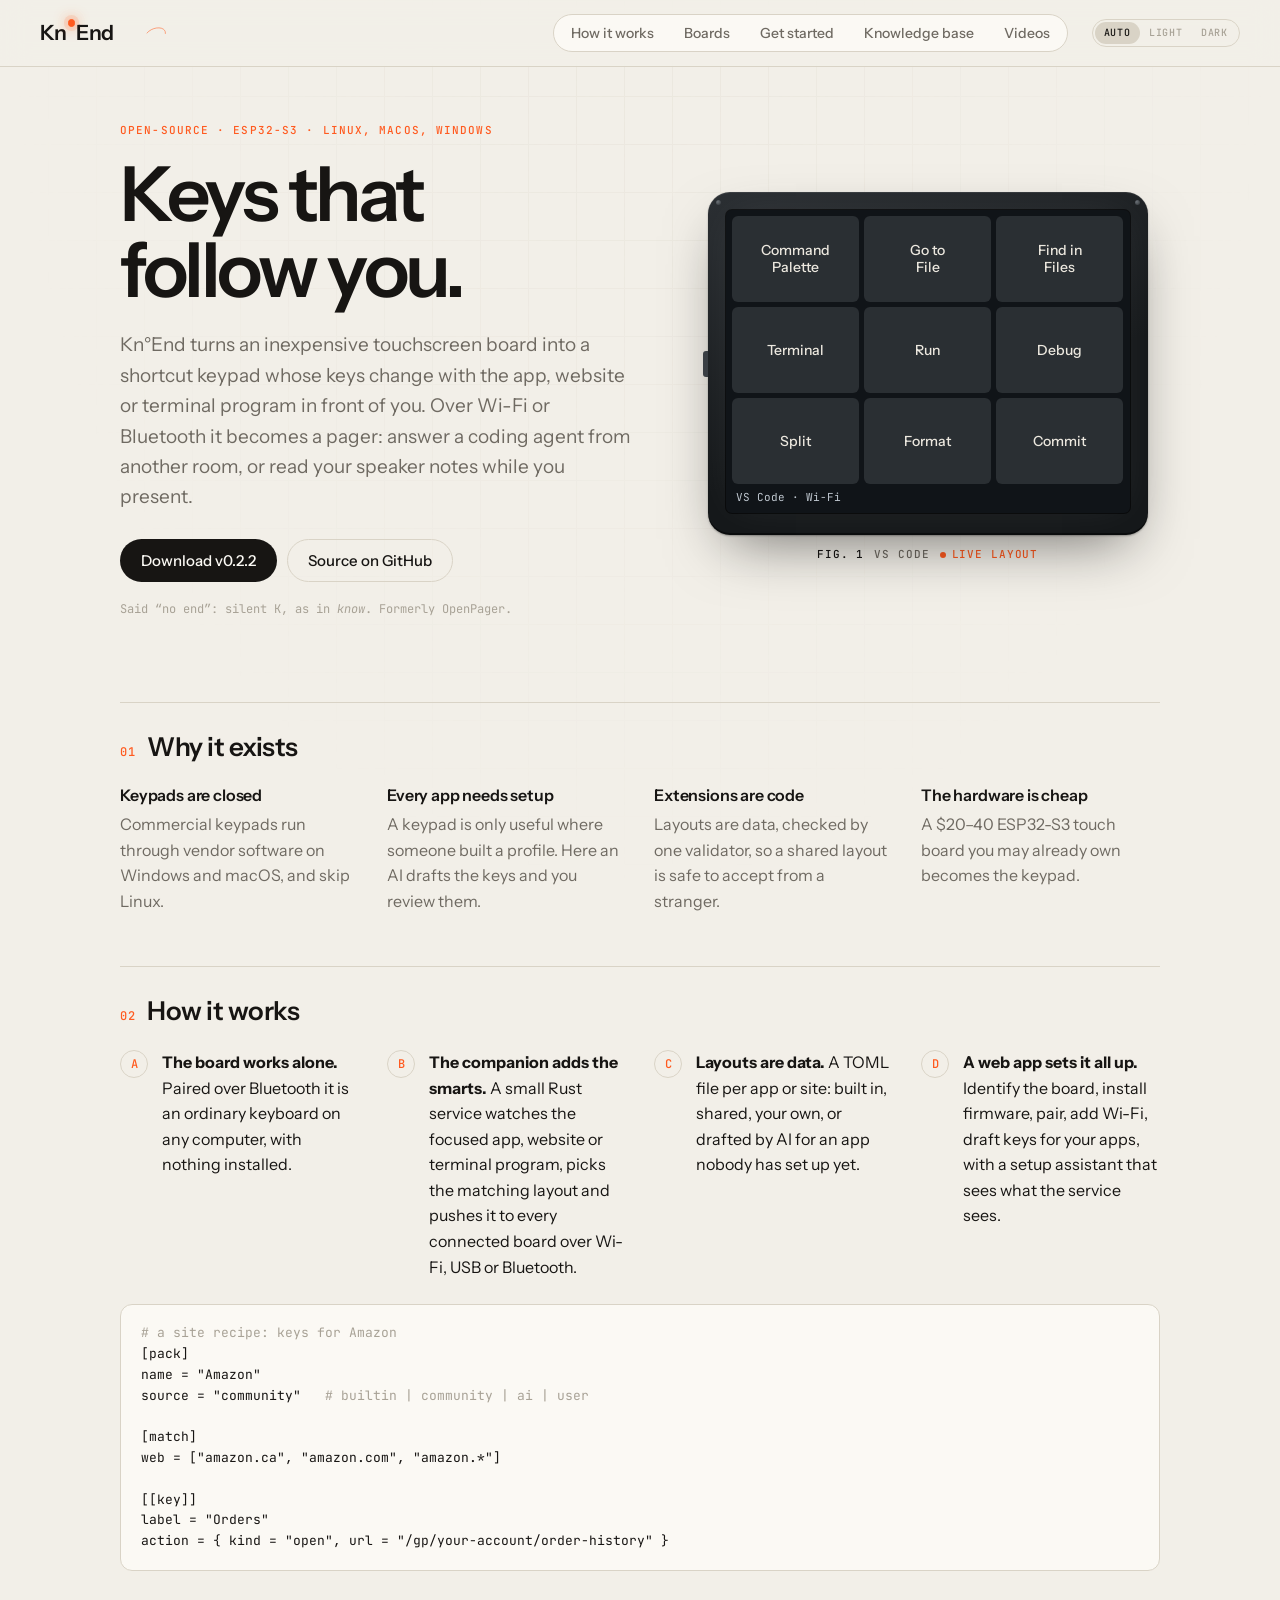
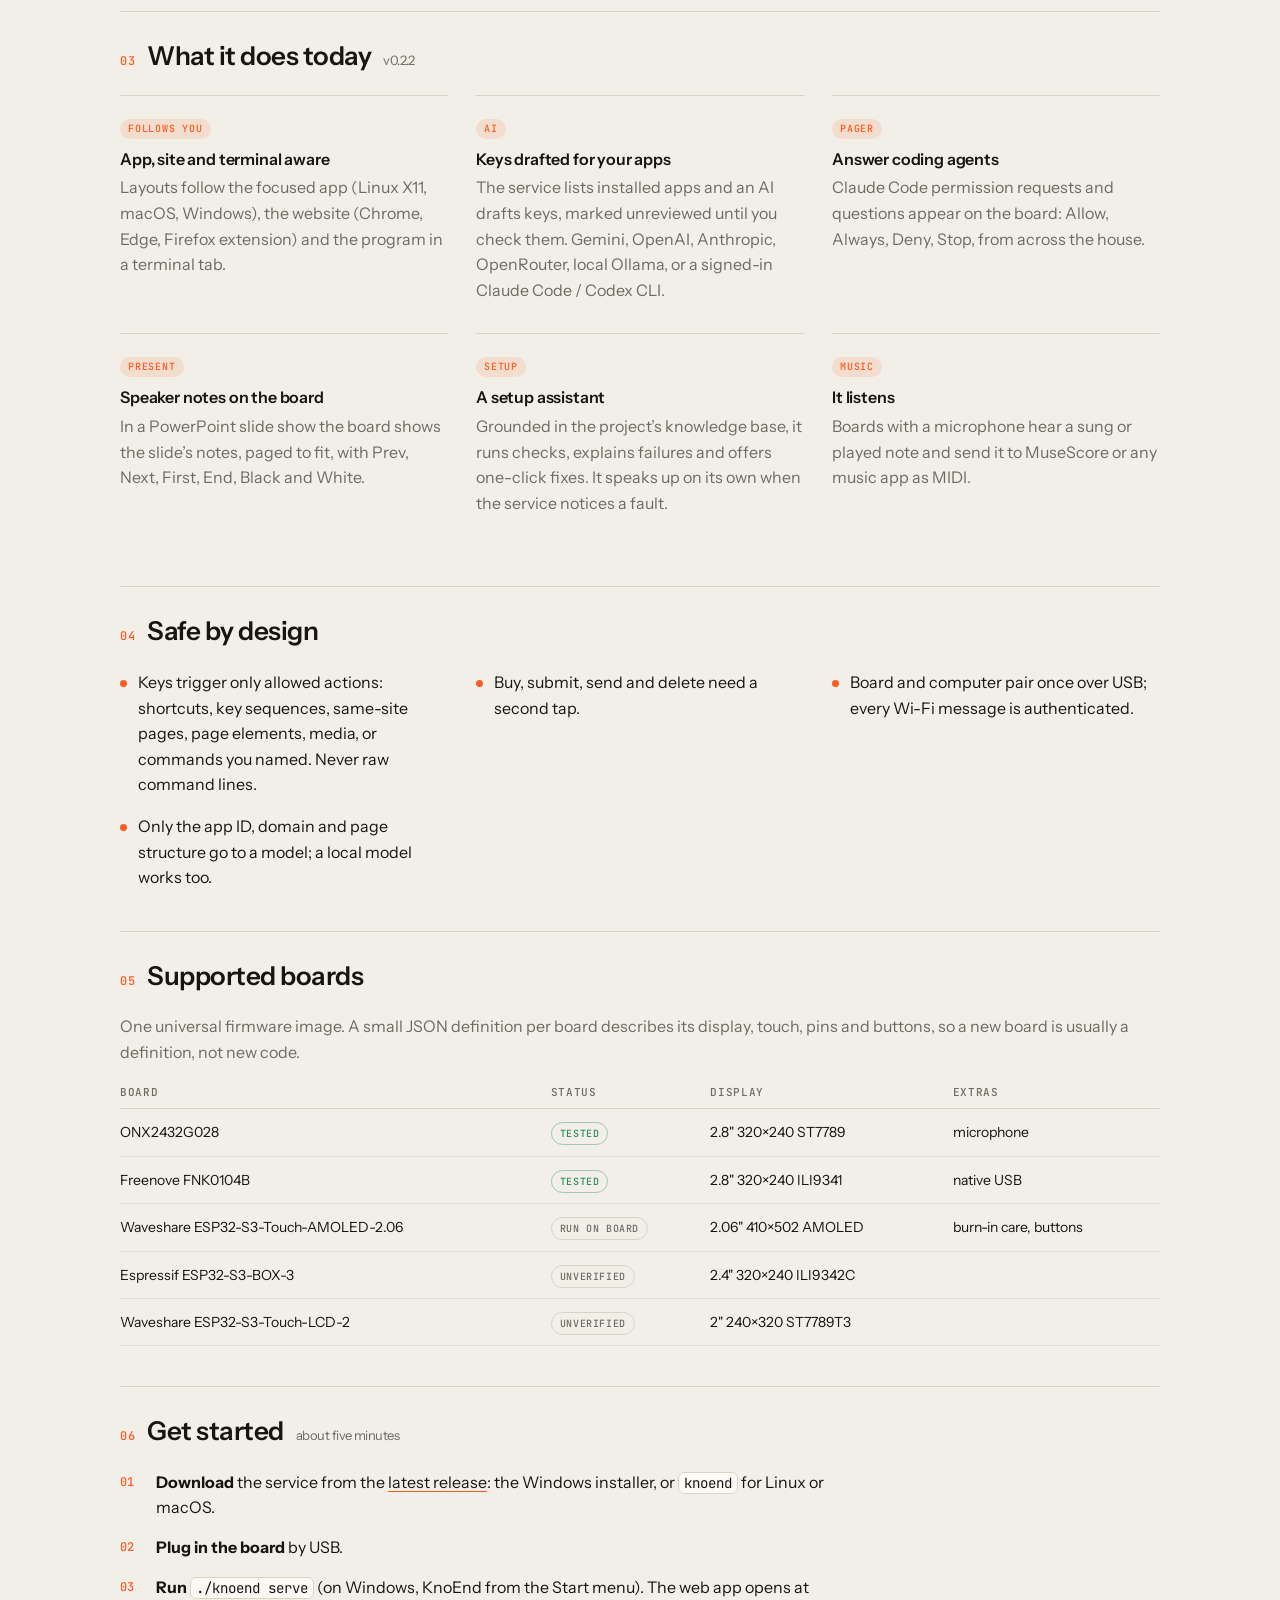
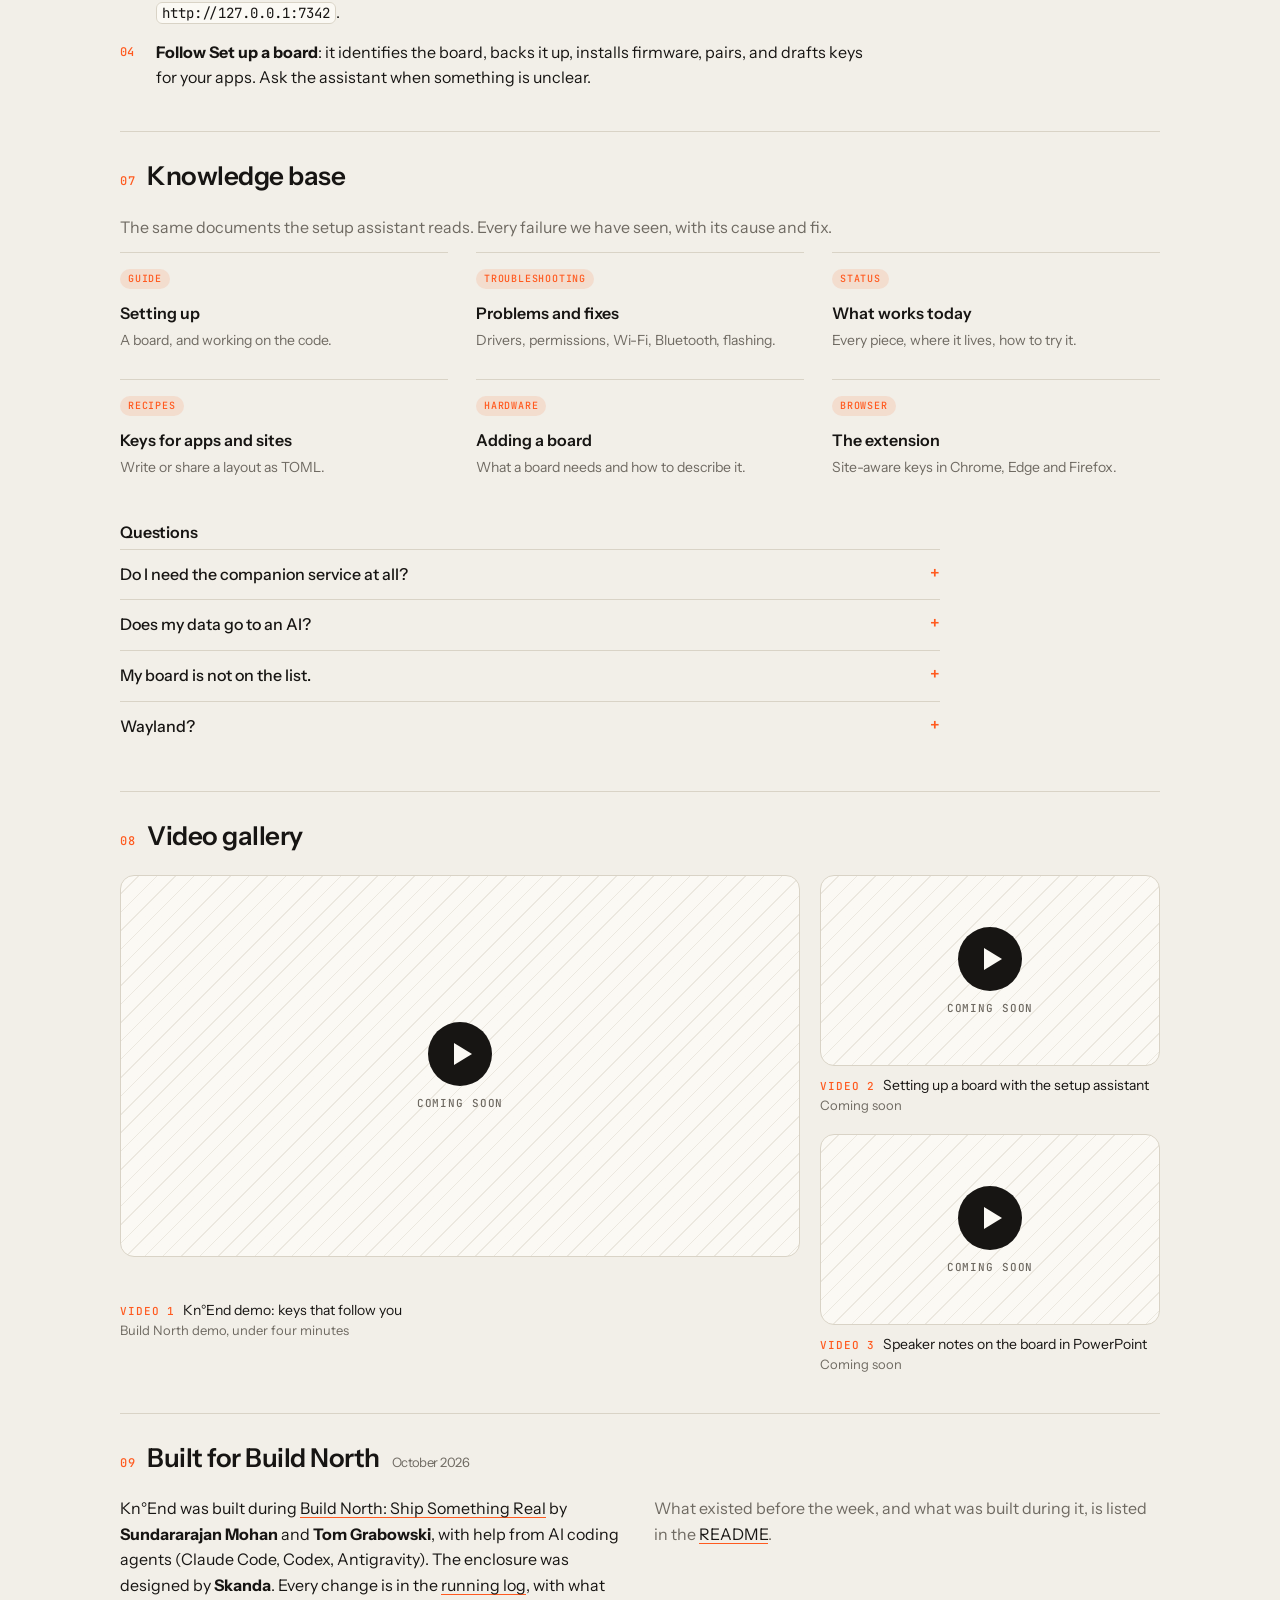
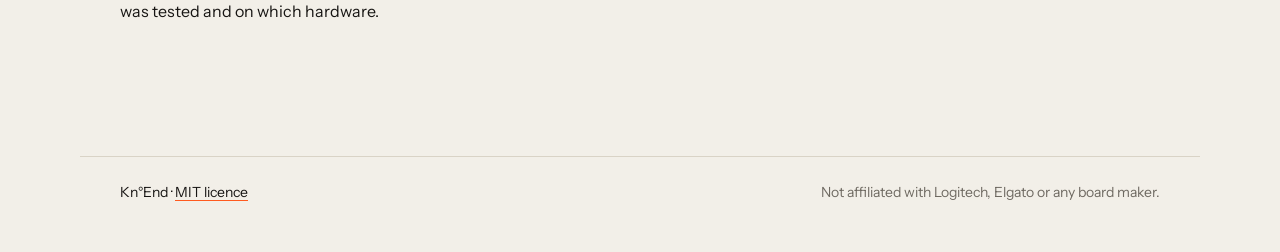
==== site/index.html @ 4565ee5d "PowerPoint notes test runs in CI on a made-up deck; project page; Build North README - tests/fixture" ====
<!doctype html>
<html lang="en">
<head>
  <meta charset="utf-8">
  <meta name="viewport" content="width=device-width, initial-scale=1">
  <title>Kn°End — keys that follow you</title>
  <meta name="description" content="An open-source shortcut keypad and pager on inexpensive ESP32-S3 touch boards. The keys change with the app, website or terminal program you are using, on Linux, macOS and Windows.">
  <meta property="og:title" content="Kn°End — keys that follow you">
  <meta property="og:description" content="An open-source shortcut keypad and pager on inexpensive ESP32-S3 touch boards.">
  <meta property="og:type" content="website">
  <link rel="preconnect" href="https://fonts.googleapis.com">
  <link rel="stylesheet" href="https://fonts.googleapis.com/css2?family=Instrument+Sans:wght@400;500;600&family=JetBrains+Mono:wght@400;500&display=swap">
  <link rel="stylesheet" href="style.css">
  <link rel="icon" href="data:image/svg+xml,%3Csvg xmlns='http://www.w3.org/2000/svg' viewBox='0 0 32 32'%3E%3Crect width='32' height='32' rx='7' fill='%23171513'/%3E%3Ccircle cx='16' cy='16' r='6' fill='%23ff5a1f'/%3E%3C/svg%3E">
  <script>
    try { const t = localStorage.getItem("knoend-scheme"); if (t === "light" || t === "dark") document.documentElement.dataset.theme = t; } catch {}
  </script>
</head>
<body>
  <header class="top">
    <a class="brand" href="#" aria-label="Kn°End, top of the page">
      <span class="word">Kn<span class="degree" aria-hidden="true"></span>End</span>
      <svg class="loop" viewBox="0 0 120 40" aria-hidden="true"><path d="M60 20 C 75 2, 108 2, 108 20 C 108 38, 75 38, 60 20 C 45 2, 12 2, 12 20 C 12 38, 45 38, 60 20 Z"/></svg>
    </a>
    <nav class="tabs" aria-label="Sections">
      <a href="#how">How it works</a>
      <a href="#boards">Boards</a>
      <a href="#start">Get started</a>
      <a href="#kb">Knowledge base</a>
      <a href="#videos">Videos</a>
    </nav>
    <div class="scheme" role="group" aria-label="Colours">
      <button type="button" data-scheme="auto" title="Follow this browser's setting">Auto</button>
      <button type="button" data-scheme="light">Light</button>
      <button type="button" data-scheme="dark">Dark</button>
    </div>
  </header>

  <main>
    <!-- Hero: the board, drawn, cycling through the apps it follows. -->
    <section class="hero">
      <div class="hero-text">
        <p class="kicker">Open-source · ESP32-S3 · Linux, macOS, Windows</p>
        <h1>Keys that follow&nbsp;you.</h1>
        <p class="lede">Kn°End turns an inexpensive touchscreen board into a shortcut keypad whose keys
          change with the app, website or terminal program in front of you. Over Wi-Fi or Bluetooth it
          becomes a pager: answer a coding agent from another room, or read your speaker notes while
          you present.</p>
        <div class="actions">
          <a class="button primary" href="https://github.com/jalabulajunx/knoend/releases/latest">Download v0.2.2</a>
          <a class="button secondary" href="https://github.com/jalabulajunx/knoend">Source on GitHub</a>
        </div>
        <p class="said">Said “no end”: silent K, as in <em>know</em>. Formerly OpenPager.</p>
      </div>
      <figure class="device-figure">
        <div class="device">
          <span class="port" aria-hidden="true"></span>
          <div class="screen" id="screen" aria-live="polite">
            <div class="keys" id="keys"></div>
            <div class="bar" id="bar"></div>
          </div>
        </div>
        <figcaption><span class="fig">Fig. 1</span> <span id="fig-app">VS Code</span> <span class="live">live layout</span></figcaption>
      </figure>
    </section>

    <!-- Why -->
    <section class="card" id="why">
      <h2>Why it exists</h2>
      <div class="cols4">
        <div><h3>Keypads are closed</h3><p class="muted">Commercial keypads run through vendor software on Windows and macOS, and skip Linux.</p></div>
        <div><h3>Every app needs setup</h3><p class="muted">A keypad is only useful where someone built a profile. Here an AI drafts the keys and you review them.</p></div>
        <div><h3>Extensions are code</h3><p class="muted">Layouts are data, checked by one validator, so a shared layout is safe to accept from a stranger.</p></div>
        <div><h3>The hardware is cheap</h3><p class="muted">A $20–40 ESP32-S3 touch board you may already own becomes the keypad.</p></div>
      </div>
    </section>

    <!-- How it works -->
    <section class="card" id="how">
      <h2>How it works</h2>
      <ol class="flow">
        <li><span class="step-n">A</span><div><strong>The board works alone.</strong> Paired over Bluetooth it is an ordinary keyboard on any computer, with nothing installed.</div></li>
        <li><span class="step-n">B</span><div><strong>The companion adds the smarts.</strong> A small Rust service watches the focused app, website or terminal program, picks the matching layout and pushes it to every connected board over Wi-Fi, USB or Bluetooth.</div></li>
        <li><span class="step-n">C</span><div><strong>Layouts are data.</strong> A TOML file per app or site: built in, shared, your own, or drafted by AI for an app nobody has set up yet.</div></li>
        <li><span class="step-n">D</span><div><strong>A web app sets it all up.</strong> Identify the board, install firmware, pair, add Wi-Fi, draft keys for your apps, with a setup assistant that sees what the service sees.</div></li>
      </ol>
<pre class="code"><span class="c"># a site recipe: keys for Amazon</span>
[pack]
name = "Amazon"
source = "community"   <span class="c"># builtin | community | ai | user</span>

[match]
web = ["amazon.ca", "amazon.com", "amazon.*"]

[[key]]
label = "Orders"
action = { kind = "open", url = "/gp/your-account/order-history" }</pre>
    </section>

    <!-- Features -->
    <section class="card" id="features">
      <h2>What it does today <span class="muted small">v0.2.2</span></h2>
      <div class="grid3">
        <article class="feat"><p class="tag">Follows you</p><h3>App, site and terminal aware</h3><p class="muted">Layouts follow the focused app (Linux X11, macOS, Windows), the website (Chrome, Edge, Firefox extension) and the program in a terminal tab.</p></article>
        <article class="feat"><p class="tag">AI</p><h3>Keys drafted for your apps</h3><p class="muted">The service lists installed apps and an AI drafts keys, marked unreviewed until you check them. Gemini, OpenAI, Anthropic, OpenRouter, local Ollama, or a signed-in Claude Code / Codex CLI.</p></article>
        <article class="feat"><p class="tag">Pager</p><h3>Answer coding agents</h3><p class="muted">Claude Code permission requests and questions appear on the board: Allow, Always, Deny, Stop, from across the house.</p></article>
        <article class="feat"><p class="tag">Present</p><h3>Speaker notes on the board</h3><p class="muted">In a PowerPoint slide show the board shows the slide’s notes, paged to fit, with Prev, Next, First, End, Black and White.</p></article>
        <article class="feat"><p class="tag">Setup</p><h3>A setup assistant</h3><p class="muted">Grounded in the project’s knowledge base, it runs checks, explains failures and offers one-click fixes. It speaks up on its own when the service notices a fault.</p></article>
        <article class="feat"><p class="tag">Music</p><h3>It listens</h3><p class="muted">Boards with a microphone hear a sung or played note and send it to MuseScore or any music app as MIDI.</p></article>
      </div>
    </section>

    <!-- Safety -->
    <section class="card" id="safety">
      <h2>Safe by design</h2>
      <ul class="rules">
        <li>Keys trigger only allowed actions: shortcuts, key sequences, same-site pages, page elements, media, or commands you named. Never raw command lines.</li>
        <li>Buy, submit, send and delete need a second tap.</li>
        <li>Board and computer pair once over USB; every Wi-Fi message is authenticated.</li>
        <li>Only the app ID, domain and page structure go to a model; a local model works too.</li>
      </ul>
    </section>

    <!-- Boards -->
    <section class="card" id="boards">
      <h2>Supported boards</h2>
      <p class="muted">One universal firmware image. A small JSON definition per board describes its display, touch, pins and buttons, so a new board is usually a definition, not new code.</p>
      <div class="table-wrap">
        <table>
          <thead><tr><th>Board</th><th>Status</th><th>Display</th><th>Extras</th></tr></thead>
          <tbody>
            <tr><td>ONX2432G028</td><td><span class="st ok">tested</span></td><td>2.8" 320×240 ST7789</td><td>microphone</td></tr>
            <tr><td>Freenove FNK0104B</td><td><span class="st ok">tested</span></td><td>2.8" 320×240 ILI9341</td><td>native USB</td></tr>
            <tr><td>Waveshare ESP32-S3-Touch-AMOLED-2.06</td><td><span class="st">run on board</span></td><td>2.06" 410×502 AMOLED</td><td>burn-in care, buttons</td></tr>
            <tr><td>Espressif ESP32-S3-BOX-3</td><td><span class="st">unverified</span></td><td>2.4" 320×240 ILI9342C</td><td></td></tr>
            <tr><td>Waveshare ESP32-S3-Touch-LCD-2</td><td><span class="st">unverified</span></td><td>2" 240×320 ST7789T3</td><td></td></tr>
          </tbody>
        </table>
      </div>
    </section>

    <!-- Get started -->
    <section class="card" id="start">
      <h2>Get started <span class="muted small">about five minutes</span></h2>
      <ol class="steps">
        <li><strong>Download</strong> the service from the <a href="https://github.com/jalabulajunx/knoend/releases/latest">latest release</a>: the Windows installer, or <code>knoend</code> for Linux or macOS.</li>
        <li><strong>Plug in the board</strong> by USB.</li>
        <li><strong>Run</strong> <code>./knoend serve</code> (on Windows, KnoEnd from the Start menu). The web app opens at <code>http://127.0.0.1:7342</code>.</li>
        <li><strong>Follow Set up a board</strong>: it identifies the board, backs it up, installs firmware, pairs, and drafts keys for your apps. Ask the assistant when something is unclear.</li>
      </ol>
    </section>

    <!-- Knowledge base -->
    <section class="card" id="kb">
      <h2>Knowledge base</h2>
      <p class="muted">The same documents the setup assistant reads. Every failure we have seen, with its cause and fix.</p>
      <div class="grid3 kb">
        <a class="kb-item" href="https://github.com/jalabulajunx/knoend/blob/main/docs/setup.md"><span class="tag">Guide</span><strong>Setting up</strong><span class="muted">A board, and working on the code.</span></a>
        <a class="kb-item" href="https://github.com/jalabulajunx/knoend/blob/main/docs/knowledge/setup.md"><span class="tag">Troubleshooting</span><strong>Problems and fixes</strong><span class="muted">Drivers, permissions, Wi-Fi, Bluetooth, flashing.</span></a>
        <a class="kb-item" href="https://github.com/jalabulajunx/knoend/blob/main/docs/status.md"><span class="tag">Status</span><strong>What works today</strong><span class="muted">Every piece, where it lives, how to try it.</span></a>
        <a class="kb-item" href="https://github.com/jalabulajunx/knoend/blob/main/recipes/README.md"><span class="tag">Recipes</span><strong>Keys for apps and sites</strong><span class="muted">Write or share a layout as TOML.</span></a>
        <a class="kb-item" href="https://github.com/jalabulajunx/knoend/blob/main/docs/boards/research.md"><span class="tag">Hardware</span><strong>Adding a board</strong><span class="muted">What a board needs and how to describe it.</span></a>
        <a class="kb-item" href="https://github.com/jalabulajunx/knoend/blob/main/extension/README.md"><span class="tag">Browser</span><strong>The extension</strong><span class="muted">Site-aware keys in Chrome, Edge and Firefox.</span></a>
      </div>
      <h3 class="faq-title">Questions</h3>
      <div class="faq">
        <details><summary>Do I need the companion service at all?</summary><p>No. Paired over Bluetooth the board is a keyboard on any computer with nothing installed. The service adds keys that follow the app, the pager, AI drafting and setup.</p></details>
        <details><summary>Does my data go to an AI?</summary><p>Only when you ask it to draft keys, and then only the app ID, domain and page structure (for a terminal program, its name and one-line manual description). You can use a local model or a CLI you are already signed in to.</p></details>
        <details><summary>My board is not on the list.</summary><p>Plug it in anyway: the service identifies it from the firmware it carries and says plainly if it does not know it. Back the flash up before trying anything; most ESP32-S3 boards with a supported display and touch chip need only a JSON definition.</p></details>
        <details><summary>Wayland?</summary><p>Not yet. On Linux the focus watcher uses X11; macOS and Windows are supported.</p></details>
      </div>
    </section>

    <!-- Video gallery -->
    <section class="card" id="videos">
      <h2>Video gallery</h2>
      <div class="gallery" id="gallery"></div>
    </section>

    <!-- Build North -->
    <section class="card" id="build-north">
      <h2>Built for Build North <span class="muted small">October 2026</span></h2>
      <div class="cols2">
        <p>Kn°End was built during <a href="https://build-north.devpost.com/">Build North: Ship Something Real</a> by
          <strong>Sundararajan Mohan</strong> and <strong>Tom Grabowski</strong>, with help from AI coding
          agents (Claude Code, Codex, Antigravity). The enclosure was designed by <strong>Skanda</strong>. Every change is in the
          <a href="https://github.com/jalabulajunx/knoend/blob/main/docs/log.md">running log</a>, with what was tested and on which hardware.</p>
        <p class="muted">What existed before the week, and what was built during it, is listed in the
          <a href="https://github.com/jalabulajunx/knoend#build-north-submission">README</a>.</p>
      </div>
    </section>
  </main>

  <footer class="foot">
    <span>Kn°End · <a href="https://github.com/jalabulajunx/knoend/blob/main/LICENSE">MIT licence</a></span>
    <span class="muted">Not affiliated with Logitech, Elgato or any board maker.</span>
  </footer>

  <script src="site.js"></script>
</body>
</html>
---- site/style.css ----
/* Kn°End project site: the web app's look (web/style.css), a field manual for a small instrument.
   Warm graphite or paper, hairline rules, numbered sections, mono labels, one signal colour. */

:root {
  --bg: #f2efe8; --raise: #fbf9f4; --text: #171513; --muted: #6f6a62; --faint: #a8a296;
  --line: #d9d3c6; --ink: #171513; --ink-text: #fbf9f4;
  --signal: #ff5a1f; --signal-soft: rgb(255 90 31 / .12); --ok: #2f8f5b;
  --key: #2a2f33; --key-text: #ece8df;
  --sans: "Instrument Sans", ui-sans-serif, system-ui, -apple-system, "Segoe UI", Roboto, sans-serif;
  --mono: "JetBrains Mono", ui-monospace, "SF Mono", Menlo, Consolas, monospace;
  --ease: cubic-bezier(.2, .7, .2, 1);
  color-scheme: light;
}
@media (prefers-color-scheme: dark) {
  :root:not([data-theme="light"]) {
    --bg: #0d0e0f; --raise: #141617; --text: #ece8df; --muted: #8d897f; --faint: #57544d;
    --line: #26292b; --ink: #ece8df; --ink-text: #0d0e0f;
    --signal: #ff6a33; --signal-soft: rgb(255 106 51 / .14); --ok: #63d38f;
    color-scheme: dark;
  }
}
:root[data-theme="dark"] {
  --bg: #0d0e0f; --raise: #141617; --text: #ece8df; --muted: #8d897f; --faint: #57544d;
  --line: #26292b; --ink: #ece8df; --ink-text: #0d0e0f;
  --signal: #ff6a33; --signal-soft: rgb(255 106 51 / .14); --ok: #63d38f;
  color-scheme: dark;
}

* { box-sizing: border-box; }
html { -webkit-text-size-adjust: 100%; scroll-behavior: smooth; scroll-padding-top: 76px; }
body {
  margin: 0; background: var(--bg); color: var(--text);
  font: 16px/1.6 var(--sans); -webkit-font-smoothing: antialiased; overflow-x: hidden;
}
body::before {
  content: ""; position: fixed; inset: 0; z-index: -1; pointer-events: none;
  background-image: linear-gradient(var(--line) 1px, transparent 1px), linear-gradient(90deg, var(--line) 1px, transparent 1px);
  background-size: 48px 48px; opacity: .28;
  mask-image: radial-gradient(ellipse at 50% 0%, #000 0%, transparent 70%);
}
a { color: var(--text); text-decoration-color: var(--signal); text-underline-offset: 3px; }
::selection { background: var(--signal); color: #fff; }
:focus-visible { outline: 2px solid var(--signal); outline-offset: 2px; border-radius: 6px; }
code { font: .88em var(--mono); background: var(--raise); border: 1px solid var(--line); border-radius: 6px; padding: 1px 5px; }
.muted { color: var(--muted); }
.small { font-size: 13px; font-weight: 400; }

/* ---- header ---- */
.top {
  position: sticky; top: 0; z-index: 20; display: flex; align-items: center; gap: 24px;
  padding: 14px clamp(16px, 4vw, 40px);
  background: color-mix(in srgb, var(--bg) 82%, transparent);
  backdrop-filter: blur(14px) saturate(1.2); border-bottom: 1px solid var(--line);
}
.brand { display: flex; align-items: center; gap: 10px; text-decoration: none; }
.word { font-weight: 600; font-size: 21px; letter-spacing: -.03em; display: inline-flex; align-items: flex-start; }
.degree {
  width: .36em; height: .36em; margin: .14em .06em 0 .04em; border-radius: 50%;
  border: .085em solid var(--signal); background: var(--signal);
  box-shadow: 0 0 0 4px var(--signal-soft), 0 0 14px var(--signal);
}
.loop { width: 46px; height: 16px; overflow: visible; }
.loop path { fill: none; stroke: var(--signal); stroke-width: 1.4; stroke-linecap: round;
  stroke-dasharray: 60 260; animation: no-end 7s linear infinite; }
@keyframes no-end { to { stroke-dashoffset: -320; } }
.tabs { display: flex; gap: 2px; padding: 3px; border: 1px solid var(--line); border-radius: 999px; background: var(--raise); margin-left: auto; }
.tabs a { color: var(--muted); font: 500 14px/1 var(--sans); padding: 8px 14px; border-radius: 999px; text-decoration: none; transition: color .2s, background .25s var(--ease); }
.tabs a:hover { color: var(--ink-text); background: var(--ink); }
.scheme { display: flex; border: 1px solid var(--line); border-radius: 999px; padding: 2px; }
.scheme button { border: 0; background: none; color: var(--faint); font: 500 10px/1 var(--mono); letter-spacing: .08em;
  text-transform: uppercase; padding: 6px 9px; border-radius: 999px; cursor: pointer; }
.scheme button:hover { color: var(--text); }
.scheme button[aria-pressed="true"] { color: var(--text); background: var(--line); }
@media (max-width: 900px) { .tabs { display: none; } .scheme { margin-left: auto; } }

/* ---- page ---- */
main { max-width: 1120px; margin: 0 auto; padding: clamp(24px, 5vw, 56px) clamp(16px, 4vw, 40px) 80px; counter-reset: section; }
.card { padding: 28px 0 40px; border-top: 1px solid var(--line); min-width: 0; }
.card h2 {
  counter-increment: section; display: flex; align-items: baseline; gap: 12px; flex-wrap: wrap;
  margin: 0 0 22px; font: 600 clamp(20px, 2.4vw, 26px)/1.25 var(--sans); letter-spacing: -.02em;
}
.card h2::before { content: counter(section, decimal-leading-zero); font: 500 12px/1 var(--mono); color: var(--signal); letter-spacing: .06em; }
h3 { font: 600 16px/1.3 var(--sans); margin: 0 0 6px; letter-spacing: -.01em; }
p { margin: 0 0 12px; }

/* ---- hero ---- */
.hero { display: grid; grid-template-columns: minmax(0, 1.1fr) minmax(0, 1fr); align-items: center;
  gap: clamp(28px, 5vw, 72px); padding: 0 0 clamp(40px, 6vw, 72px); }
@media (max-width: 800px) { .hero { grid-template-columns: 1fr; } }
.kicker { font: 500 11px/1.4 var(--mono); letter-spacing: .1em; text-transform: uppercase; color: var(--signal); margin: 0 0 18px; }
h1 { font-size: clamp(40px, 6.4vw, 76px); font-weight: 600; letter-spacing: -.045em; line-height: 1; margin: 0 0 22px; }
.lede { font-size: clamp(17px, 1.6vw, 19px); color: var(--muted); max-width: 34em; }
.said { font: 12px/1.5 var(--mono); color: var(--faint); margin-top: 18px; }
.actions { display: flex; gap: 10px; flex-wrap: wrap; margin-top: 26px; }
.button { display: inline-block; font: 500 15px/1 var(--sans); padding: 13px 20px; border-radius: 999px; text-decoration: none;
  border: 1px solid transparent; transition: transform .15s var(--ease), border-color .2s; }
.button.primary { background: var(--ink); color: var(--ink-text); }
.button.primary:hover { transform: translateY(-1px); }
.button.secondary { color: var(--text); border-color: var(--line); }
.button.secondary:hover { border-color: var(--text); }

.device-figure { margin: 0; display: grid; justify-items: center; gap: 14px; }
.device {
  position: relative; width: min(100%, 440px); padding: 18px 18px 22px; border-radius: 22px;
  background: linear-gradient(160deg, #2b2f33, #15181a 60%);
  box-shadow: inset 0 1px 0 rgb(255 255 255 / .08), inset 0 -2px 0 rgb(0 0 0 / .5),
    0 1px 2px rgb(0 0 0 / .3), 0 24px 60px -20px rgb(0 0 0 / .55);
}
.device::before, .device::after { content: ""; position: absolute; width: 5px; height: 5px; border-radius: 50%; top: 8px;
  background: radial-gradient(circle at 35% 35%, #6b7177, #2a2e31); }
.device::before { left: 8px; } .device::after { right: 8px; }
.port { position: absolute; left: -5px; top: 50%; width: 5px; height: 26px; transform: translateY(-50%); border-radius: 3px 0 0 3px; background: #3a3f44; }
.screen { display: grid; grid-template-rows: 1fr auto; gap: 4px; aspect-ratio: 320 / 240; background: #101418;
  padding: 6px; border-radius: 6px; box-shadow: 0 0 0 1px rgb(0 0 0 / .6), 0 0 40px -8px rgb(255 255 255 / .08); }
.keys { display: grid; grid-template-columns: repeat(3, 1fr); grid-template-rows: repeat(3, 1fr); gap: 5px; min-height: 0; }
.keys div { min-height: 0; overflow: hidden; border-radius: 6px; background: var(--key); color: var(--key-text);
  display: flex; align-items: center; justify-content: center; text-align: center; padding: 4px;
  font: 500 clamp(11px, 1.4vw, 14px)/1.2 var(--sans); animation: key-in .45s var(--ease) both; }
.keys div.blank { background: #181e25; }
.keys div.risky { box-shadow: inset 0 0 0 2px var(--signal); }
.keys .notes { grid-column: 1 / -1; grid-row: 1 / 3; justify-content: flex-start; align-items: flex-start; text-align: left;
  padding: 10px 12px; font: 13px/1.45 var(--sans); background: #1b2228; }
@keyframes key-in { from { opacity: 0; transform: scale(.94); } }
.bar { font: 11px/1.4 var(--mono); color: #c0c8d0; white-space: nowrap; overflow: hidden; text-overflow: ellipsis; padding: 2px 4px; }
figcaption { font: 500 11px/1 var(--mono); letter-spacing: .08em; text-transform: uppercase; color: var(--muted); display: flex; gap: 10px; align-items: center; }
.fig { color: var(--text); }
.live { color: var(--signal); display: inline-flex; align-items: center; gap: 6px; }
.live::before { content: ""; width: 6px; height: 6px; border-radius: 50%; background: currentColor; animation: pulse 2.4s var(--ease) infinite; }
@keyframes pulse { 50% { transform: scale(.55); opacity: .5; } }

/* ---- sections ---- */
.cols4 { display: grid; grid-template-columns: repeat(auto-fit, minmax(220px, 1fr)); gap: 28px; }
.cols2 { display: grid; grid-template-columns: repeat(auto-fit, minmax(300px, 1fr)); gap: 28px; }
.grid3 { display: grid; grid-template-columns: repeat(auto-fit, minmax(280px, 1fr)); gap: 0 28px; }
.feat { padding: 18px 0; border-top: 1px solid var(--line); }
.tag { display: inline-block; font: 500 10px/1 var(--mono); letter-spacing: .08em; text-transform: uppercase;
  padding: 5px 8px; border-radius: 999px; color: var(--signal); background: var(--signal-soft); margin: 0 0 10px; }

.flow { list-style: none; padding: 0; margin: 0 0 24px; display: grid; grid-template-columns: repeat(auto-fit, minmax(210px, 1fr)); gap: 22px 28px; }
.flow li { display: flex; gap: 14px; }
.step-n { flex: none; width: 28px; height: 28px; border-radius: 50%; border: 1px solid var(--line); display: grid; place-items: center;
  font: 500 12px var(--mono); color: var(--signal); }
.code { margin: 0; overflow-x: auto; font: 13px/1.6 var(--mono); background: var(--raise); border: 1px solid var(--line);
  border-radius: 12px; padding: 18px 20px; max-width: 100%; }
.code .c { color: var(--faint); }

.rules { margin: 0; padding: 0; list-style: none; display: grid; grid-template-columns: repeat(auto-fit, minmax(240px, 1fr)); gap: 16px 28px; }
.rules li { padding-left: 18px; position: relative; }
.rules li::before { content: ""; position: absolute; left: 0; top: .6em; width: 7px; height: 7px; border-radius: 50%; background: var(--signal); }

.table-wrap { overflow-x: auto; margin-top: 8px; }
table { width: 100%; border-collapse: collapse; font-size: 14px; min-width: 560px; }
th { text-align: left; font: 500 11px/1 var(--mono); letter-spacing: .06em; text-transform: uppercase; color: var(--muted); padding: 10px 12px 10px 0; border-bottom: 1px solid var(--line); }
td { padding: 12px 12px 12px 0; border-bottom: 1px solid color-mix(in srgb, var(--line) 60%, transparent); }
.st { font: 500 10px/1 var(--mono); letter-spacing: .06em; text-transform: uppercase; color: var(--muted); padding: 4px 8px; border: 1px solid var(--line); border-radius: 999px; white-space: nowrap; }
.st.ok { color: var(--ok); border-color: color-mix(in srgb, var(--ok) 40%, transparent); }

.steps { margin: 0; padding: 0; list-style: none; counter-reset: step; display: grid; gap: 14px; max-width: 760px; }
.steps li { counter-increment: step; position: relative; padding-left: 36px; overflow-wrap: anywhere; }
.steps li::before { content: counter(step, decimal-leading-zero); position: absolute; left: 0; font: 500 12px/2.1 var(--mono); color: var(--signal); }

.kb { gap: 12px 28px; margin-top: 8px; }
.kb-item { display: flex; flex-direction: column; gap: 2px; padding: 16px 0; border-top: 1px solid var(--line); text-decoration: none; transition: padding .2s var(--ease); }
.kb-item .tag { align-self: flex-start; }
.kb-item strong { font-weight: 600; }
.kb-item:hover strong { text-decoration: underline; text-decoration-color: var(--signal); text-underline-offset: 3px; }
.kb-item .muted { font-size: 14px; }
.faq-title { margin-top: 28px; }
.faq details { border-top: 1px solid var(--line); padding: 12px 0; max-width: 820px; }
.faq summary { cursor: pointer; font-weight: 500; list-style: none; display: flex; justify-content: space-between; gap: 16px; }
.faq summary::-webkit-details-marker { display: none; }
.faq summary::after { content: "+"; font: 500 16px var(--mono); color: var(--signal); }
.faq details[open] summary::after { content: "−"; }
.faq details p { color: var(--muted); margin: 10px 0 0; }

/* ---- video gallery ---- */
.gallery { display: grid; grid-template-columns: 2fr 1fr; gap: 20px; }
.gallery .video:first-child { grid-row: span 2; }
@media (max-width: 760px) { .gallery { grid-template-columns: 1fr; } .gallery .video:first-child { grid-row: auto; } }
.video { margin: 0; display: grid; gap: 10px; }
.frame { position: relative; aspect-ratio: 16 / 9; border-radius: 14px; overflow: hidden; border: 1px solid var(--line);
  background: repeating-linear-gradient(135deg, var(--raise) 0 12px, color-mix(in srgb, var(--line) 45%, var(--raise)) 12px 13px); }
.frame iframe { position: absolute; inset: 0; width: 100%; height: 100%; border: 0; }
.frame img { position: absolute; inset: 0; width: 100%; height: 100%; object-fit: cover; }
.play { position: absolute; inset: 0; display: grid; place-items: center; align-content: center; gap: 12px; width: 100%;
  border: 0; background: transparent; color: var(--text); cursor: pointer; font: 500 11px/1 var(--mono); letter-spacing: .08em; text-transform: uppercase; }
.play:disabled { cursor: default; color: var(--muted); }
.play .disc { width: 64px; height: 64px; border-radius: 50%; background: var(--ink); display: grid; place-items: center; transition: transform .2s var(--ease); }
.play .disc::after { content: ""; margin-left: 5px; border-left: 18px solid var(--ink-text); border-top: 11px solid transparent; border-bottom: 11px solid transparent; }
.play:not(:disabled):hover .disc { transform: scale(1.06); background: var(--signal); }
.play:not(:disabled) .label { color: #fff; text-shadow: 0 1px 3px rgb(0 0 0 / .6); }
.video figcaption { text-transform: none; letter-spacing: 0; font: 14px/1.4 var(--sans); color: var(--text); display: block; }
.video figcaption .fig { font: 500 11px var(--mono); letter-spacing: .08em; text-transform: uppercase; color: var(--signal); margin-right: 8px; }

.foot { max-width: 1120px; margin: 0 auto; padding: 24px clamp(16px, 4vw, 40px) 48px; border-top: 1px solid var(--line);
  display: flex; flex-wrap: wrap; justify-content: space-between; gap: 12px; font-size: 14px; }

@media (prefers-reduced-motion: reduce) { *, *::before, *::after { animation: none !important; transition: none !important; } html { scroll-behavior: auto; } }
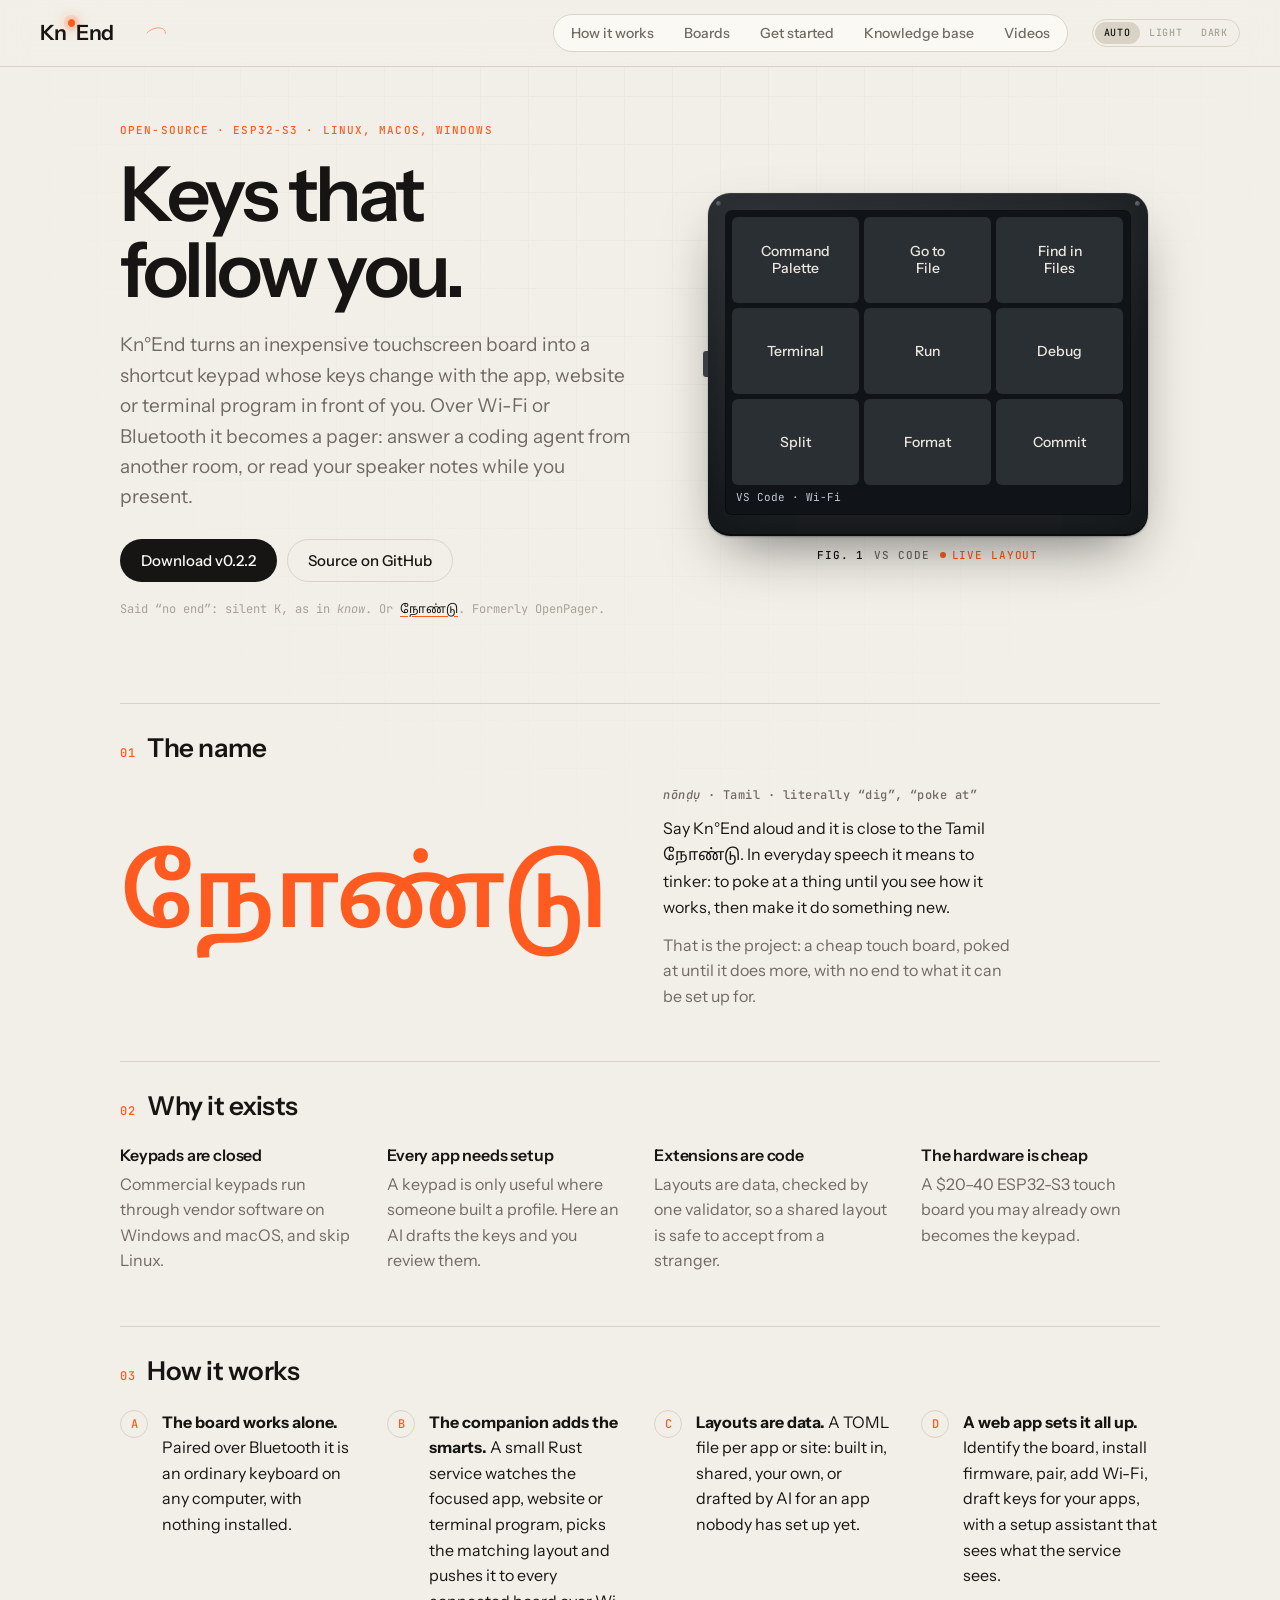
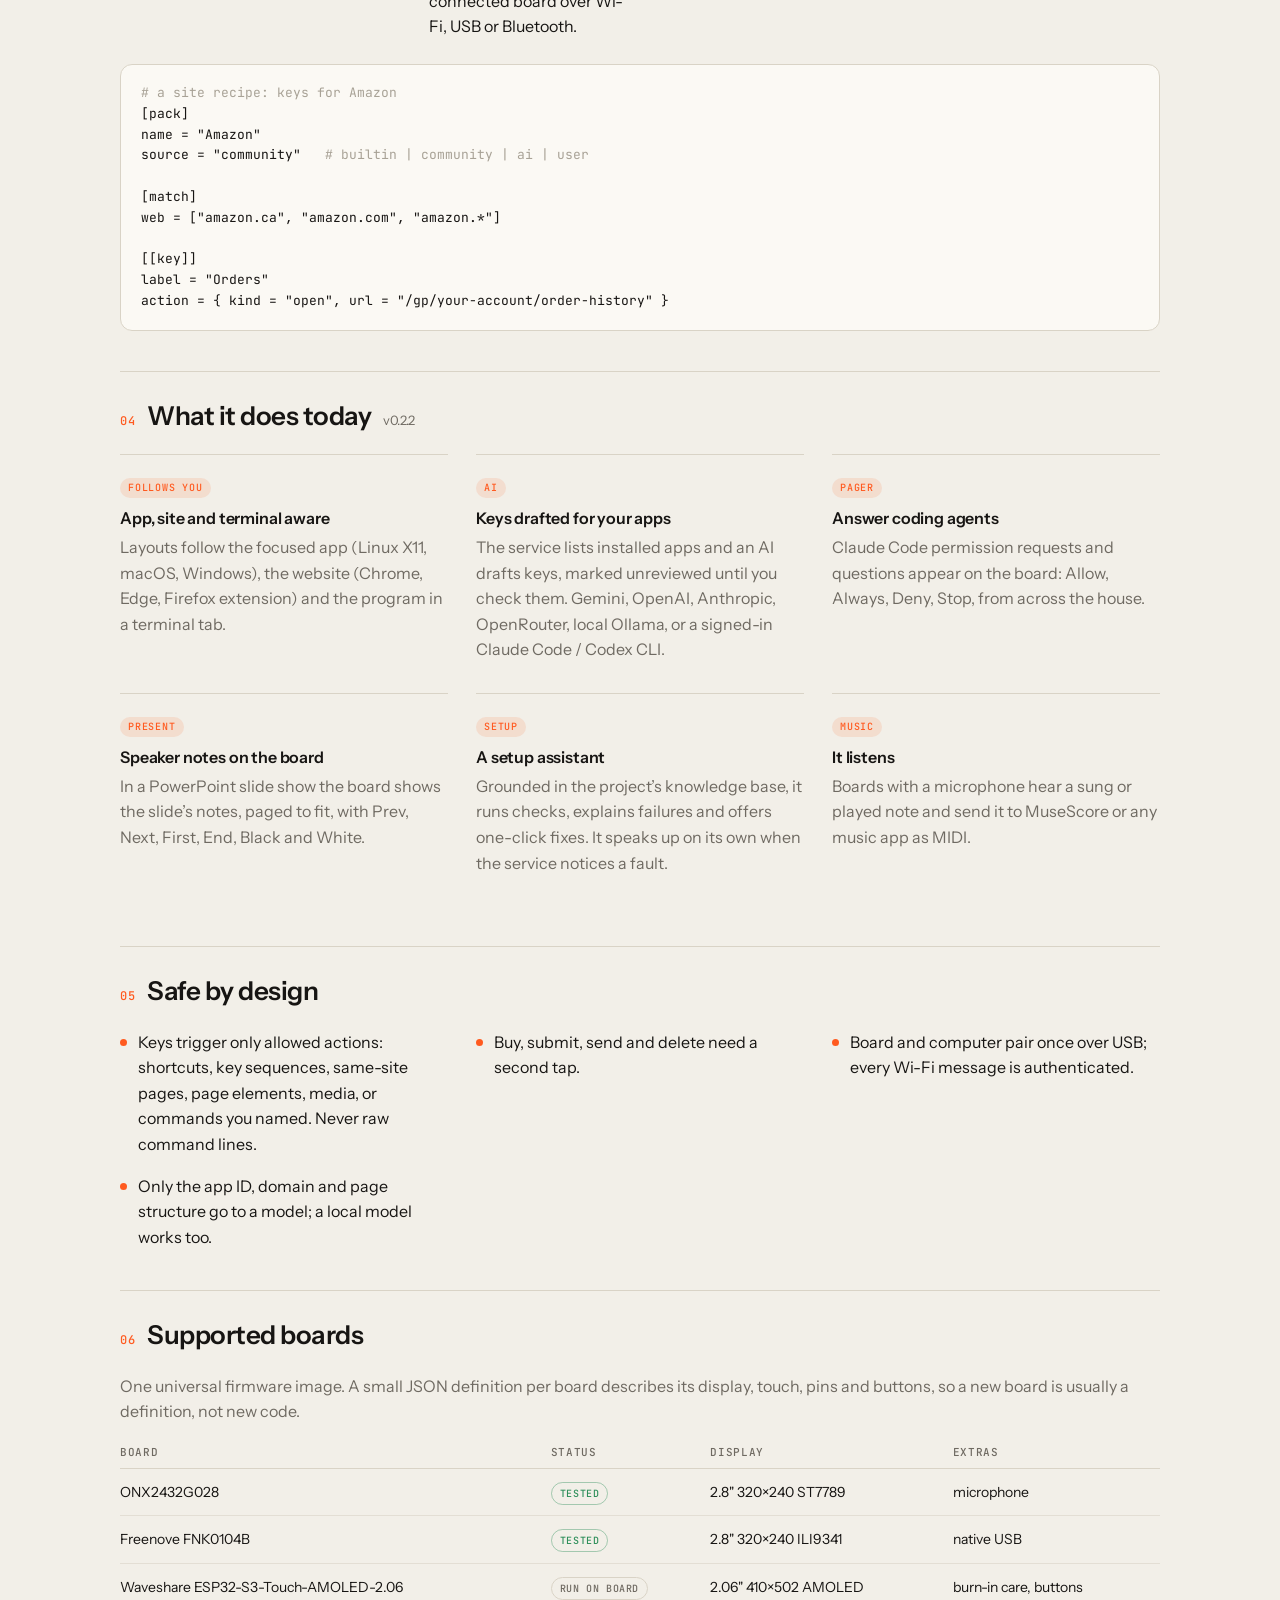
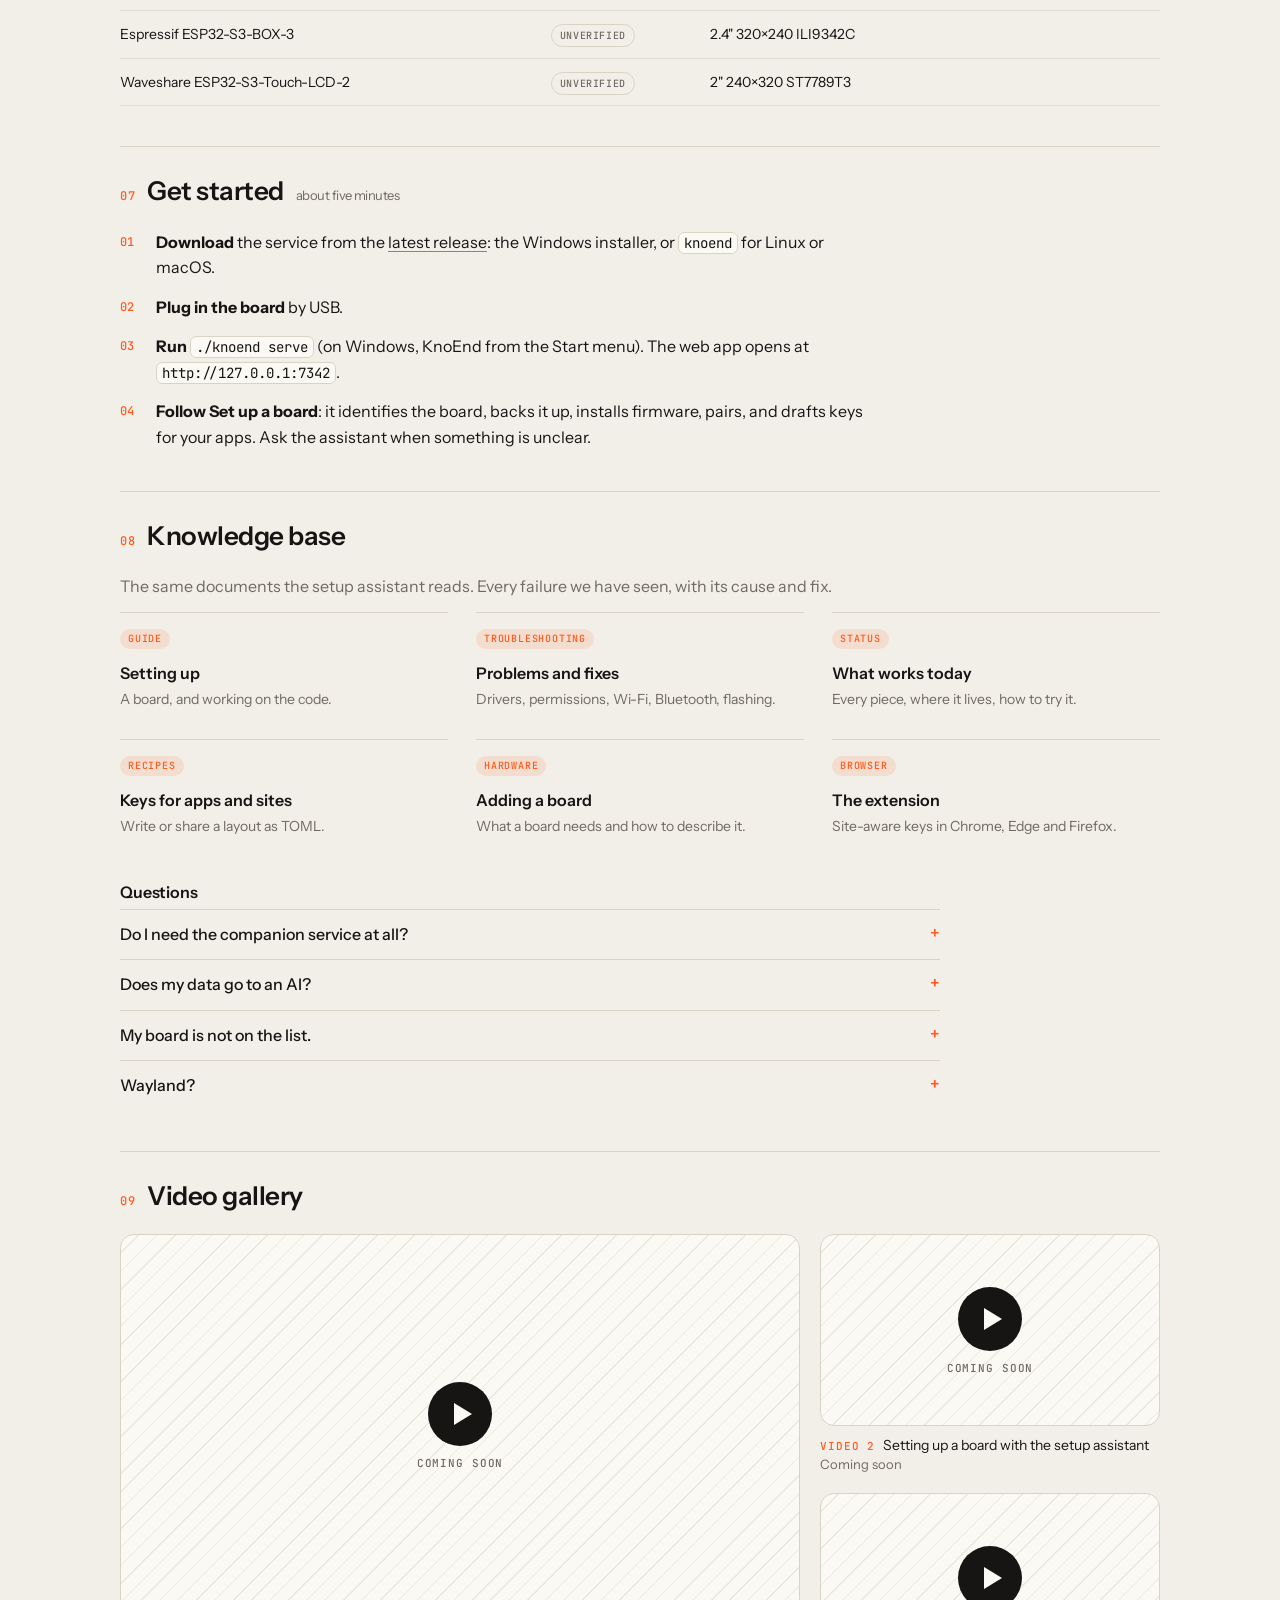
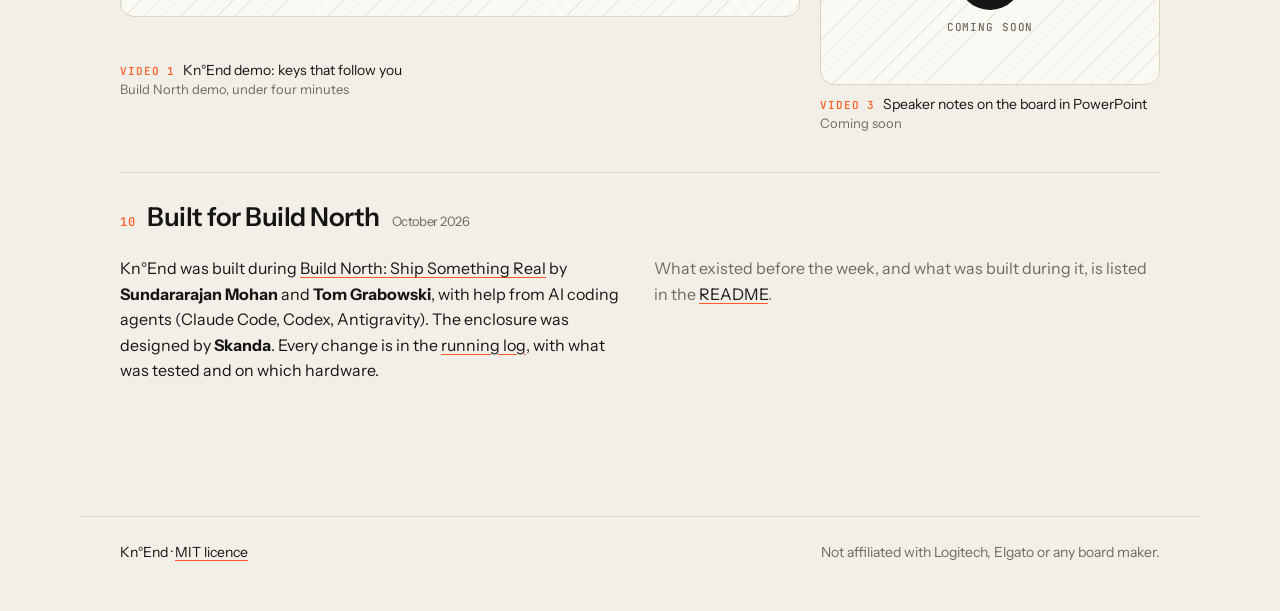
==== commit bbf9be84: "README and project page: the name, and நோண்டு (tinker) Co-Authored-By: Claude Opus 5.5 <noreply@anth" ====
--- a/site/index.html
+++ b/site/index.html
@@ -9,7 +9,7 @@
   <meta property="og:description" content="An open-source shortcut keypad and pager on inexpensive ESP32-S3 touch boards.">
   <meta property="og:type" content="website">
   <link rel="preconnect" href="https://fonts.googleapis.com">
-  <link rel="stylesheet" href="https://fonts.googleapis.com/css2?family=Instrument+Sans:wght@400;500;600&family=JetBrains+Mono:wght@400;500&display=swap">
+  <link rel="stylesheet" href="https://fonts.googleapis.com/css2?family=Instrument+Sans:wght@400;500;600&family=Noto+Sans+Tamil:wght@500;600&family=JetBrains+Mono:wght@400;500&display=swap">
   <link rel="stylesheet" href="style.css">
   <link rel="icon" href="data:image/svg+xml,%3Csvg xmlns='http://www.w3.org/2000/svg' viewBox='0 0 32 32'%3E%3Crect width='32' height='32' rx='7' fill='%23171513'/%3E%3Ccircle cx='16' cy='16' r='6' fill='%23ff5a1f'/%3E%3C/svg%3E">
   <script>
@@ -50,7 +50,7 @@
           <a class="button primary" href="https://github.com/jalabulajunx/knoend/releases/latest">Download v0.2.2</a>
           <a class="button secondary" href="https://github.com/jalabulajunx/knoend">Source on GitHub</a>
         </div>
-        <p class="said">Said “no end”: silent K, as in <em>know</em>. Formerly OpenPager.</p>
+        <p class="said">Said “no end”: silent K, as in <em>know</em>. Or <a href="#name"><span lang="ta">நோண்டு</span></a>. Formerly OpenPager.</p>
       </div>
       <figure class="device-figure">
         <div class="device">
@@ -62,6 +62,22 @@
         </div>
         <figcaption><span class="fig">Fig. 1</span> <span id="fig-app">VS Code</span> <span class="live">live layout</span></figcaption>
       </figure>
+    </section>
+
+    <!-- The name -->
+    <section class="card" id="name">
+      <h2>The name</h2>
+      <div class="name-grid">
+        <p class="tamil" lang="ta">நோண்டு</p>
+        <div>
+          <p class="pron"><em>nōṇḍu</em> · Tamil · literally “dig”, “poke at”</p>
+          <p>Say Kn°End aloud and it is close to the Tamil <span lang="ta">நோண்டு</span>. In everyday
+            speech it means to tinker: to poke at a thing until you see how it works, then make it do
+            something new.</p>
+          <p class="muted">That is the project: a cheap touch board, poked at until it does more, with
+            no end to what it can be set up for.</p>
+        </div>
+      </div>
     </section>
 
     <!-- Why -->
--- a/site/style.css
+++ b/site/style.css
@@ -197,3 +197,10 @@
   display: flex; flex-wrap: wrap; justify-content: space-between; gap: 12px; font-size: 14px; }
 
 @media (prefers-reduced-motion: reduce) { *, *::before, *::after { animation: none !important; transition: none !important; } html { scroll-behavior: auto; } }
+
+/* ---- the name: நோண்டு ---- */
+[lang="ta"] { font-family: "Noto Sans Tamil", var(--sans); }
+.name-grid { display: grid; grid-template-columns: auto minmax(0, 1fr); gap: clamp(20px, 5vw, 56px); align-items: center; max-width: 900px; }
+@media (max-width: 640px) { .name-grid { grid-template-columns: 1fr; } }
+.tamil { margin: 0; font-size: clamp(52px, 9vw, 96px); font-weight: 600; line-height: 1.1; color: var(--signal); letter-spacing: -.01em; }
+.pron { font: 500 12px/1.5 var(--mono); letter-spacing: .04em; color: var(--muted); }
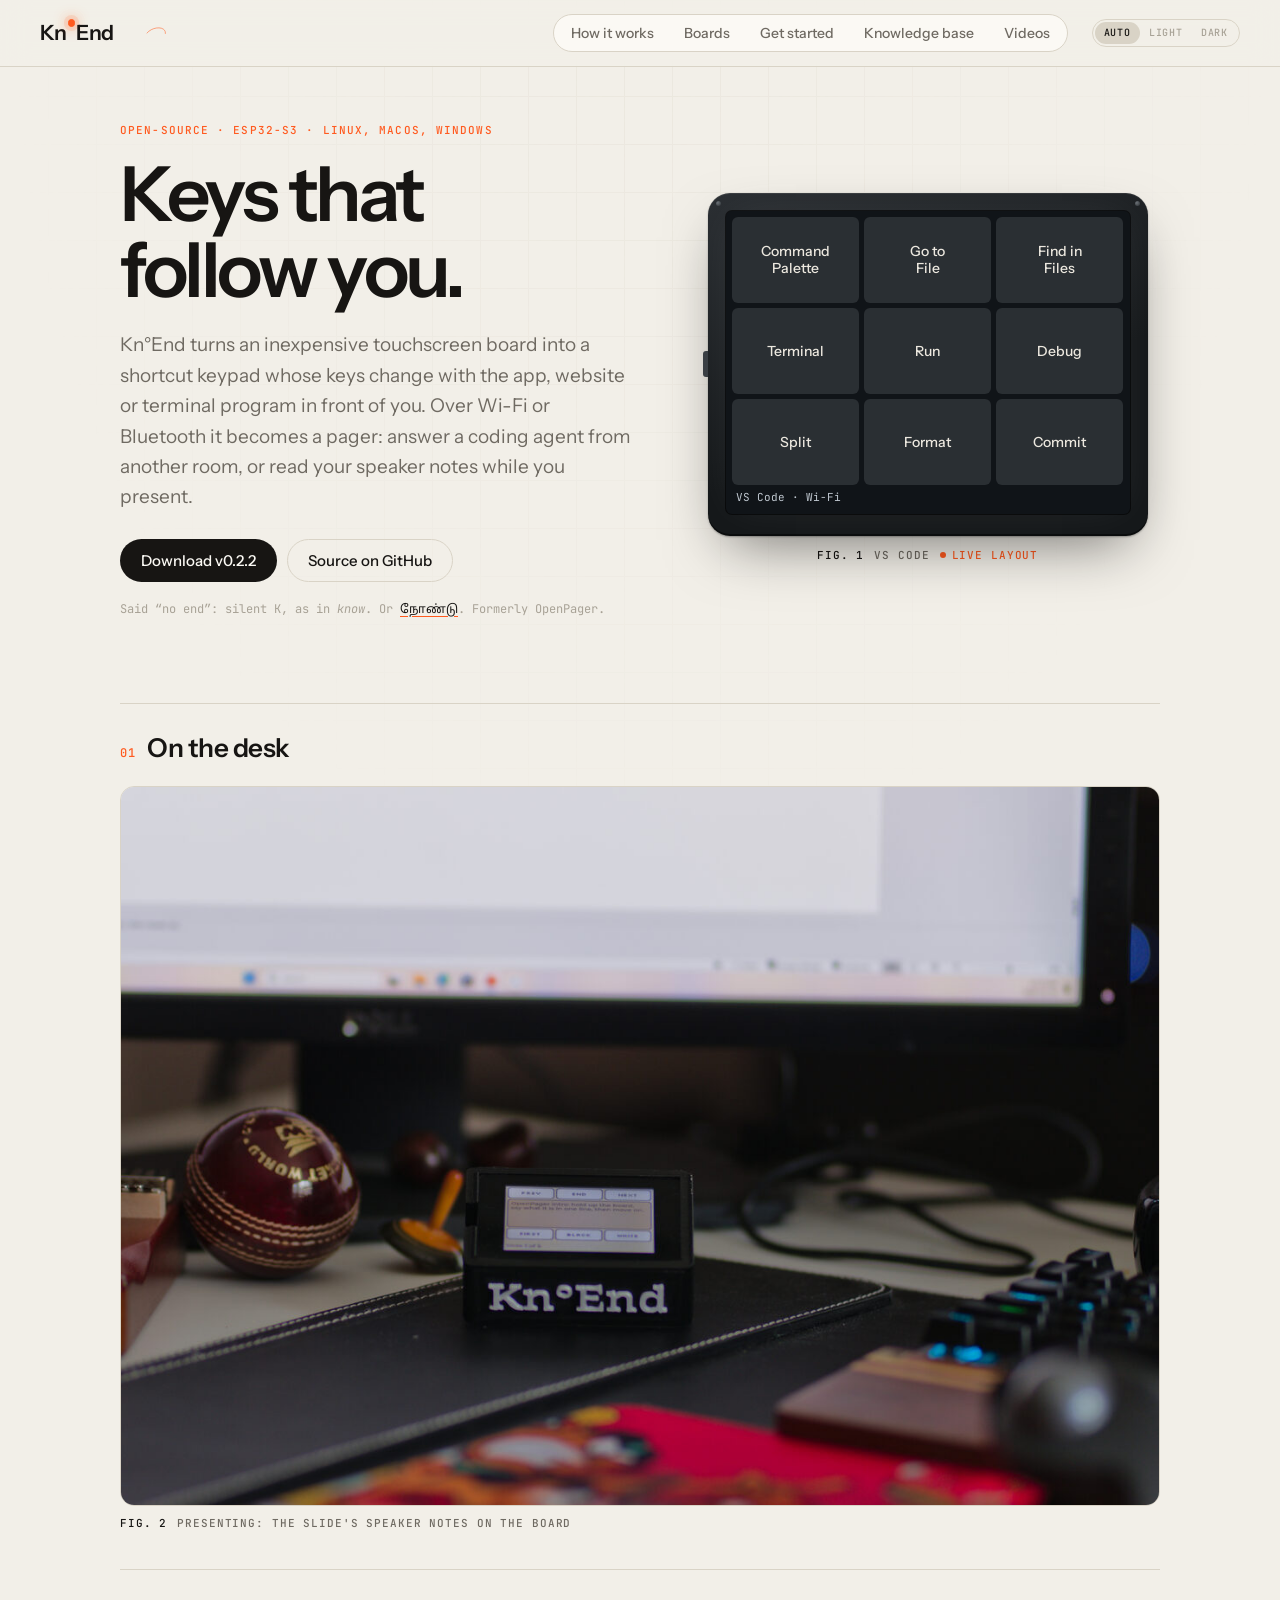
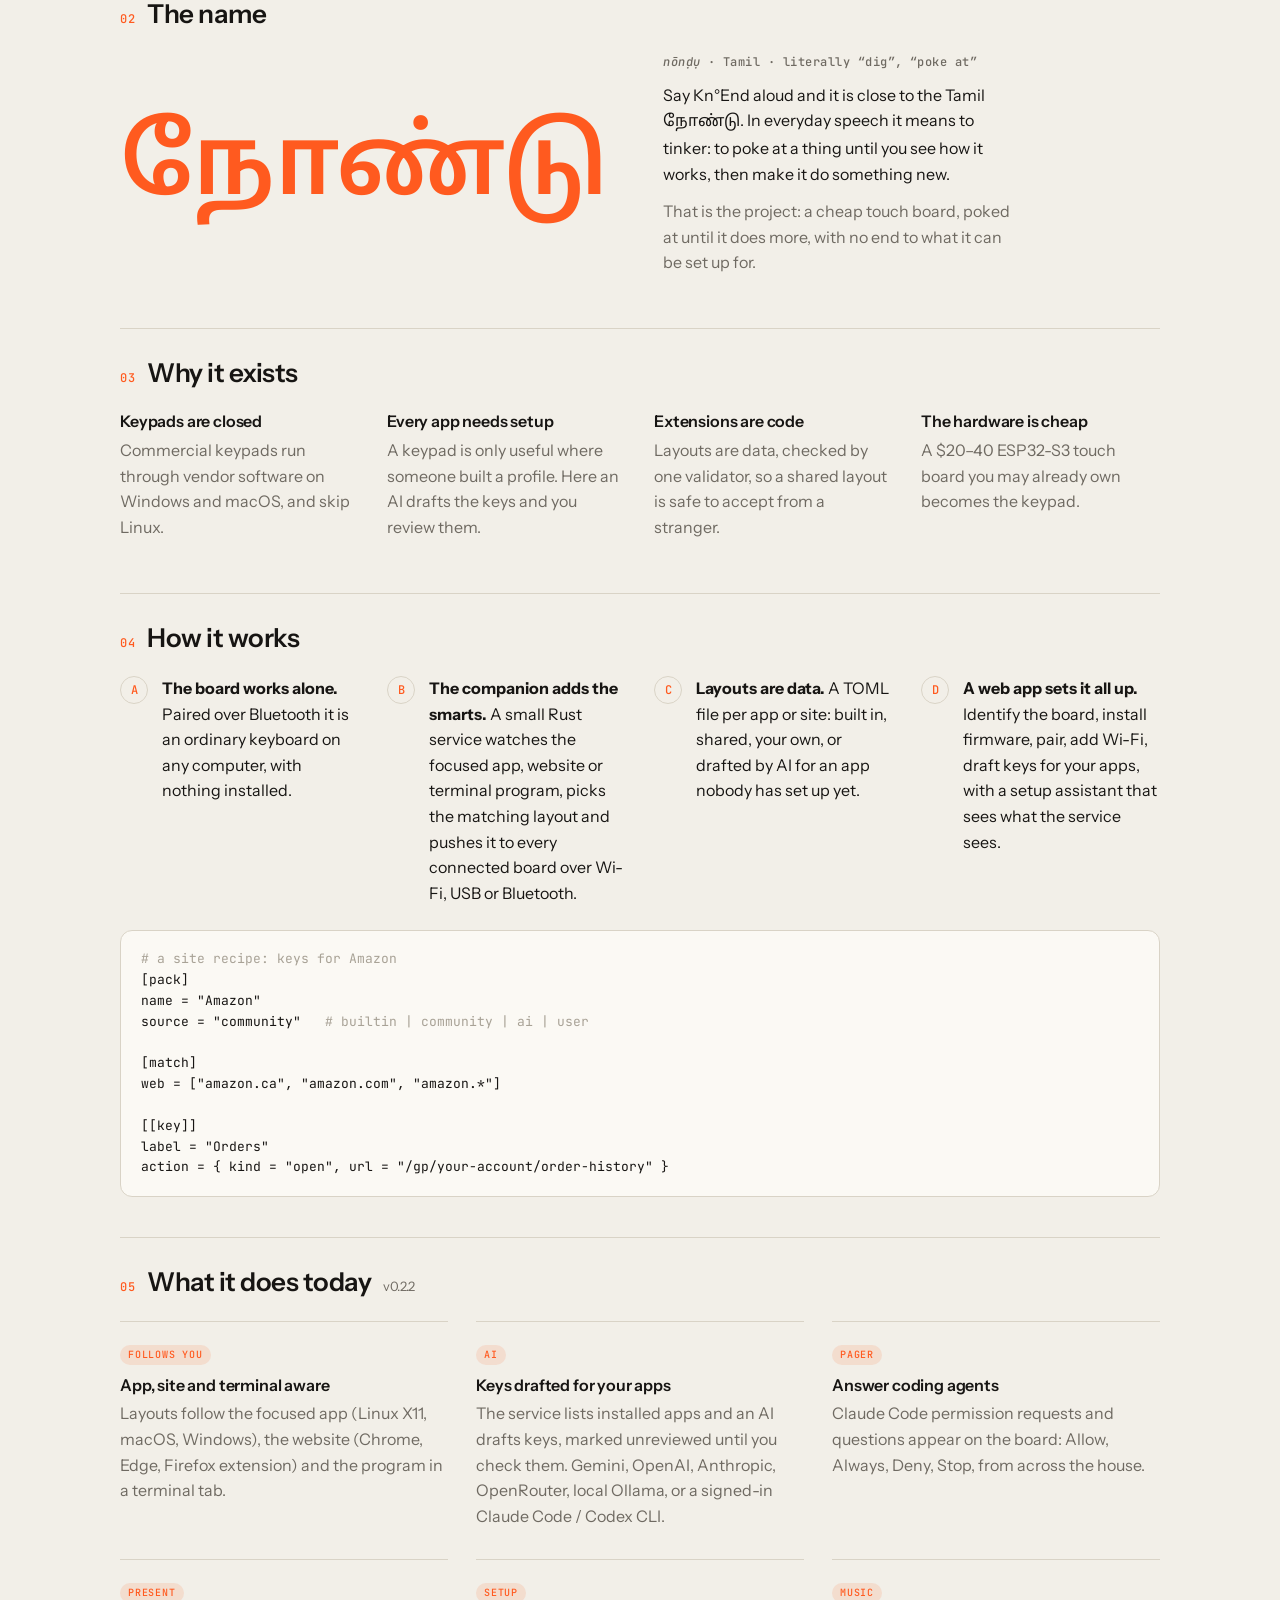
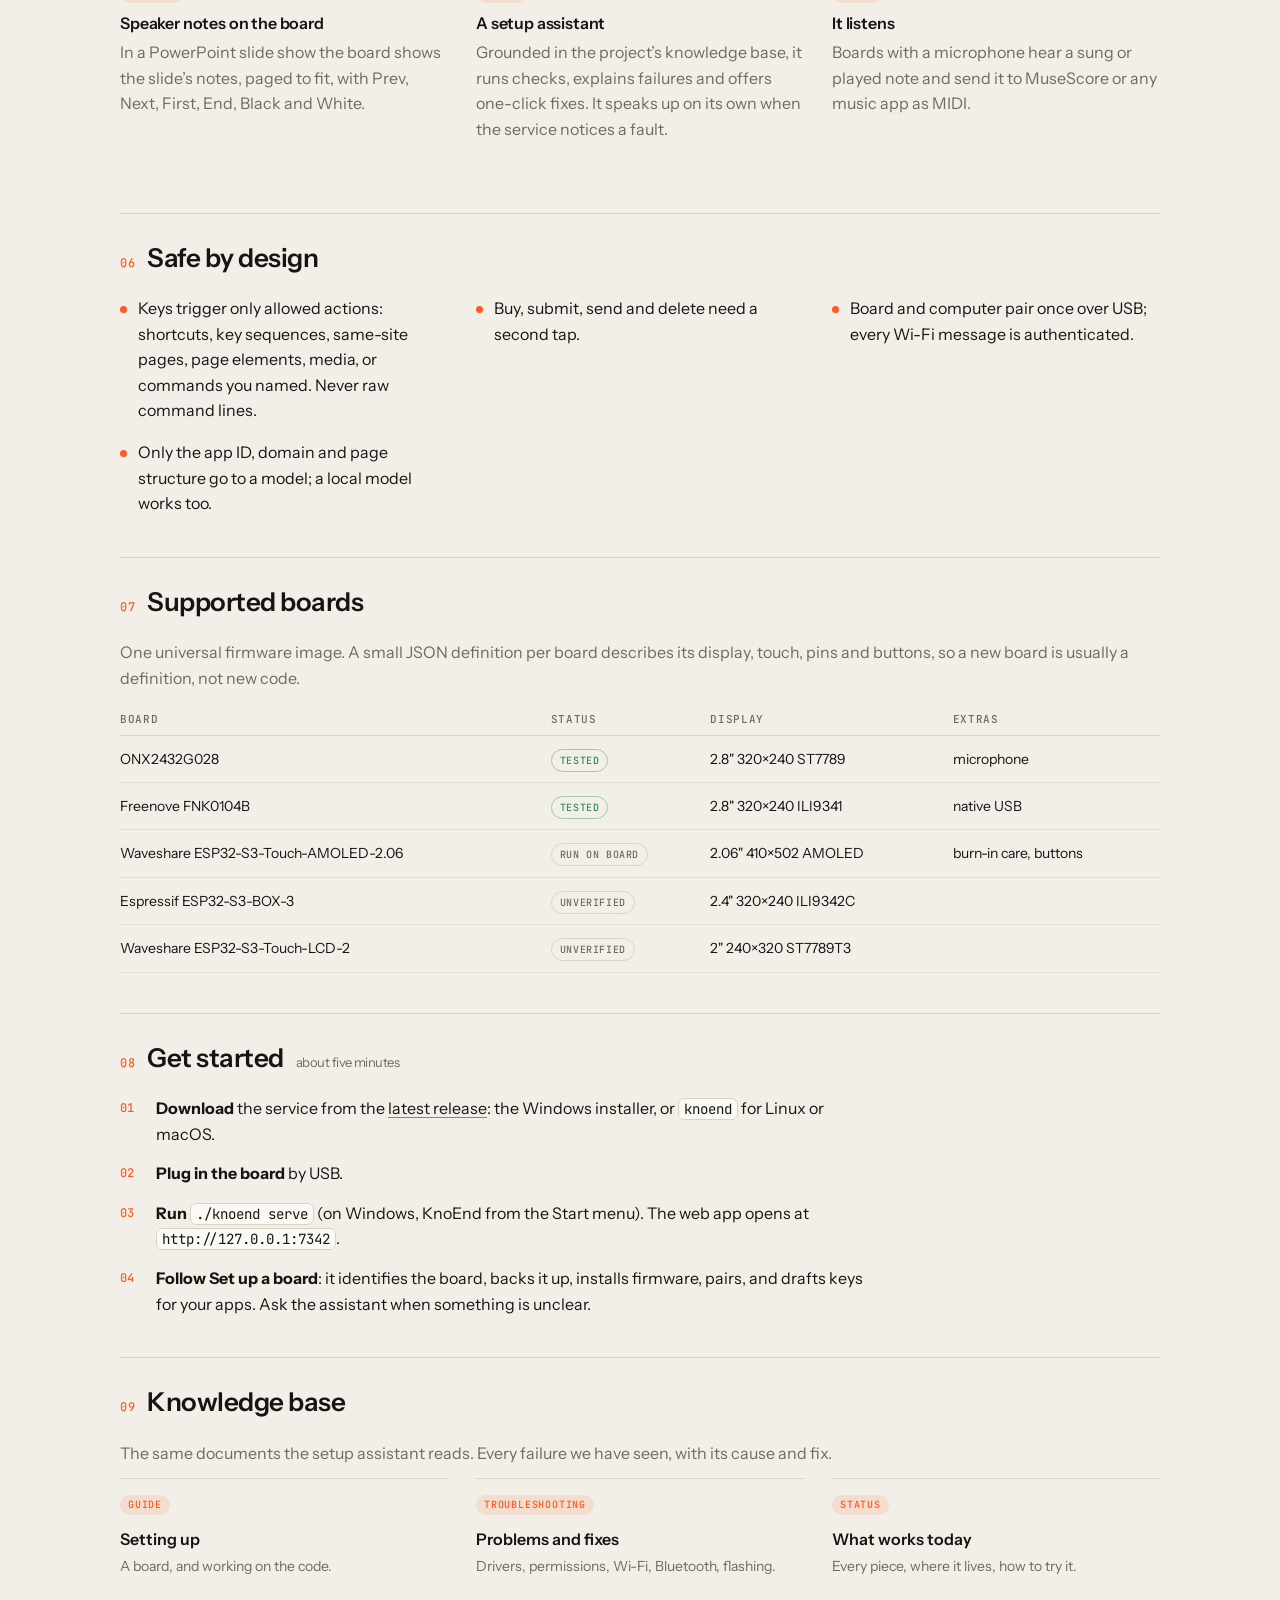
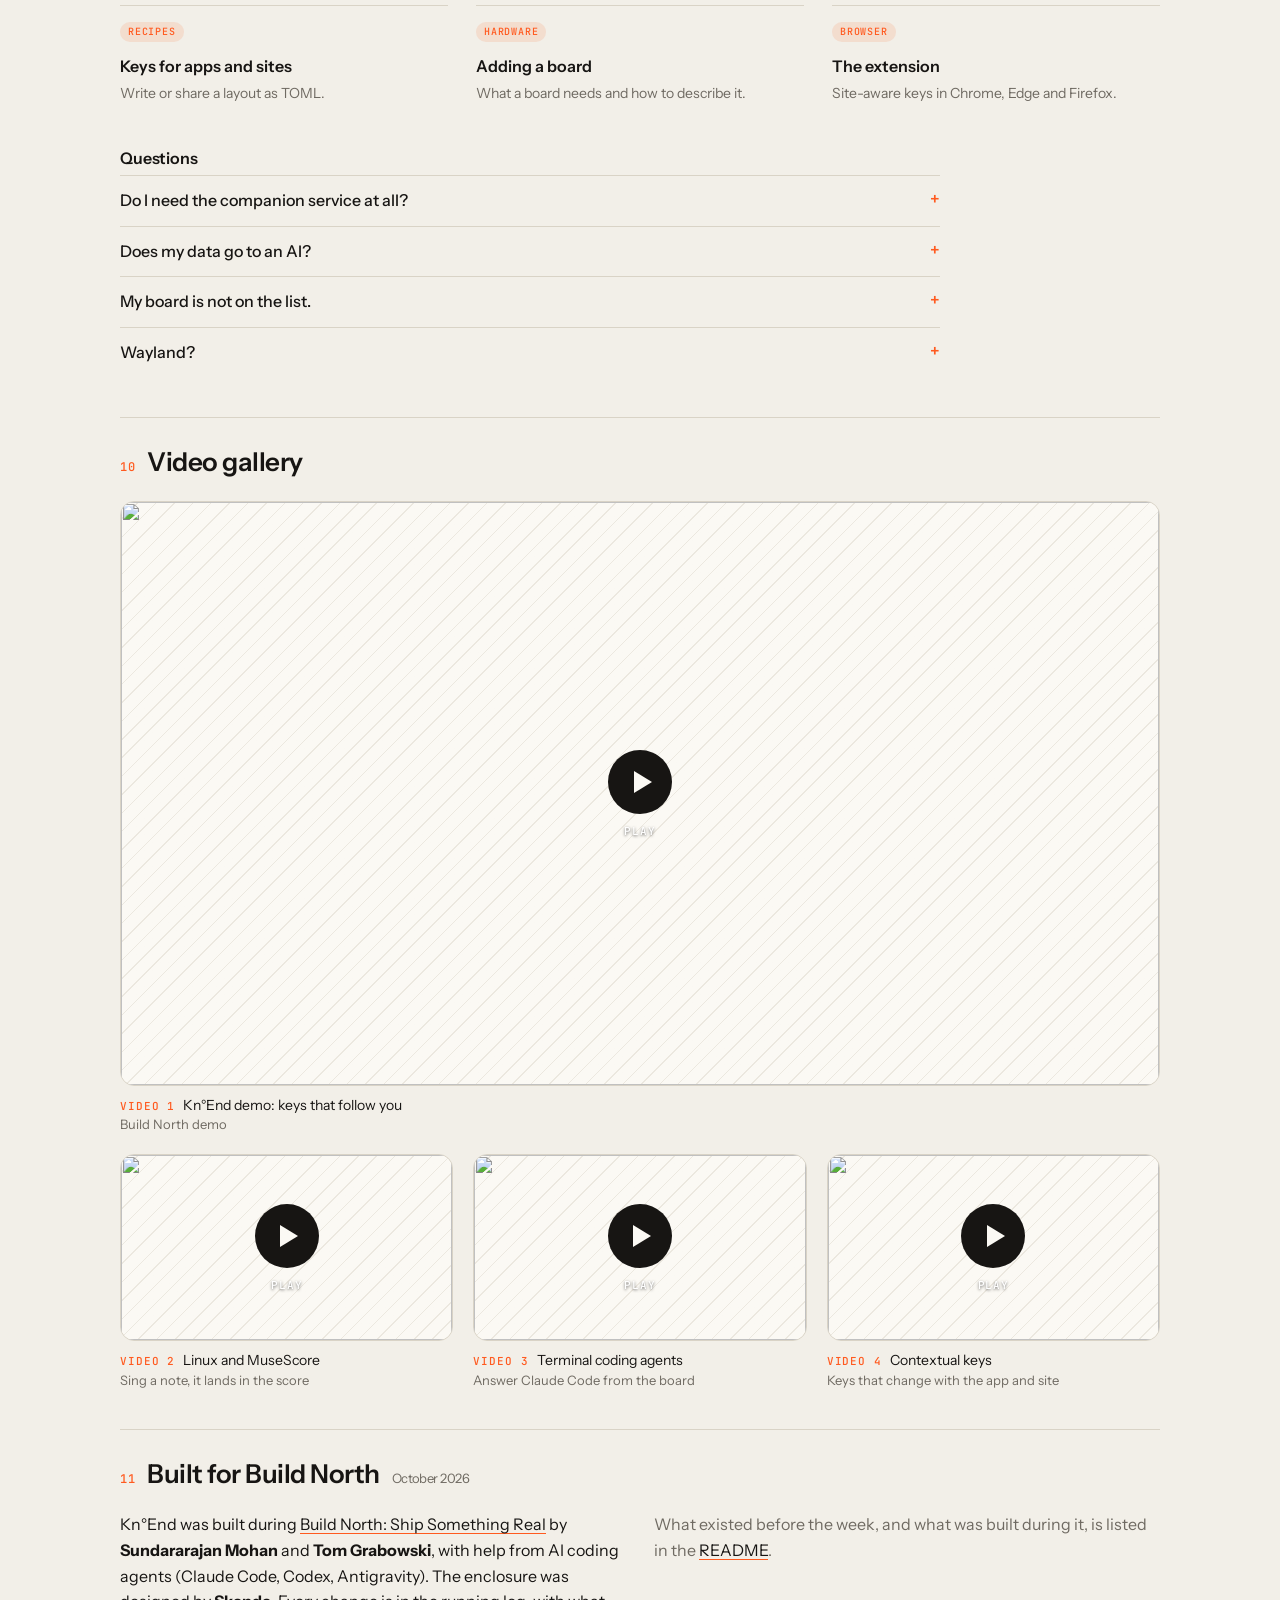
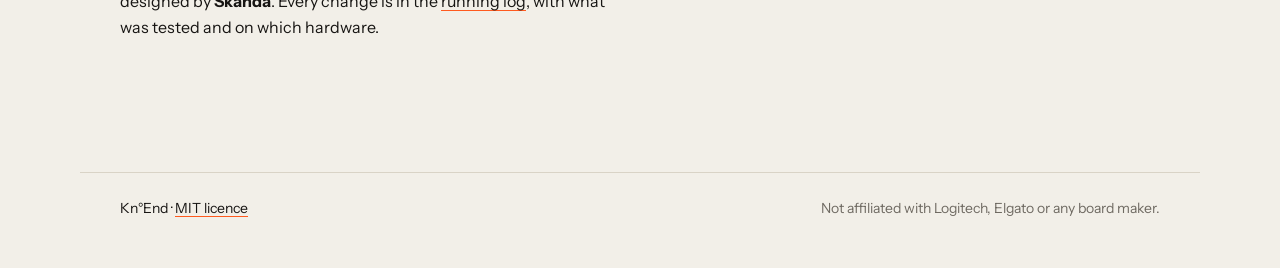
==== commit 24f20aa3: "Project page: the four videos and a photo of the board; README video links The gallery puts the demo" ====
--- a/site/index.html
+++ b/site/index.html
@@ -8,6 +8,7 @@
   <meta property="og:title" content="Kn°End — keys that follow you">
   <meta property="og:description" content="An open-source shortcut keypad and pager on inexpensive ESP32-S3 touch boards.">
   <meta property="og:type" content="website">
+  <meta property="og:image" content="https://jalabulajunx.github.io/knoend/knoend-desk.jpg">
   <link rel="preconnect" href="https://fonts.googleapis.com">
   <link rel="stylesheet" href="https://fonts.googleapis.com/css2?family=Instrument+Sans:wght@400;500;600&family=Noto+Sans+Tamil:wght@500;600&family=JetBrains+Mono:wght@400;500&display=swap">
   <link rel="stylesheet" href="style.css">
@@ -64,6 +65,16 @@
       </figure>
     </section>
 
+    <!-- On the desk -->
+    <section class="card" id="desk">
+      <h2>On the desk</h2>
+      <figure class="photo">
+        <img src="knoend-desk.jpg" width="1200" height="1604" loading="lazy"
+          alt="The Kn°End board in its black printed case on a desk in front of a monitor showing a slide. The board's screen shows the slide's speaker notes with Prev, End, Next, First, Black and White keys.">
+        <figcaption><span class="fig">Fig. 2</span> Presenting: the slide's speaker notes on the board</figcaption>
+      </figure>
+    </section>
+
     <!-- The name -->
     <section class="card" id="name">
       <h2>The name</h2>
--- a/site/style.css
+++ b/site/style.css
@@ -175,8 +175,10 @@
 .faq details p { color: var(--muted); margin: 10px 0 0; }
 
 /* ---- video gallery ---- */
-.gallery { display: grid; grid-template-columns: 2fr 1fr; gap: 20px; }
-.gallery .video:first-child { grid-row: span 2; }
+.gallery { display: grid; grid-template-columns: repeat(3, minmax(0, 1fr)); gap: 20px; }
+.gallery .video:first-child { grid-column: 1 / -1; }
+.photo { margin: 0; display: grid; gap: 12px; }
+.photo img { display: block; width: 100%; max-height: 80vh; object-fit: cover; object-position: center 62%; border-radius: 14px; border: 1px solid var(--line); }
 @media (max-width: 760px) { .gallery { grid-template-columns: 1fr; } .gallery .video:first-child { grid-row: auto; } }
 .video { margin: 0; display: grid; gap: 10px; }
 .frame { position: relative; aspect-ratio: 16 / 9; border-radius: 14px; overflow: hidden; border: 1px solid var(--line);
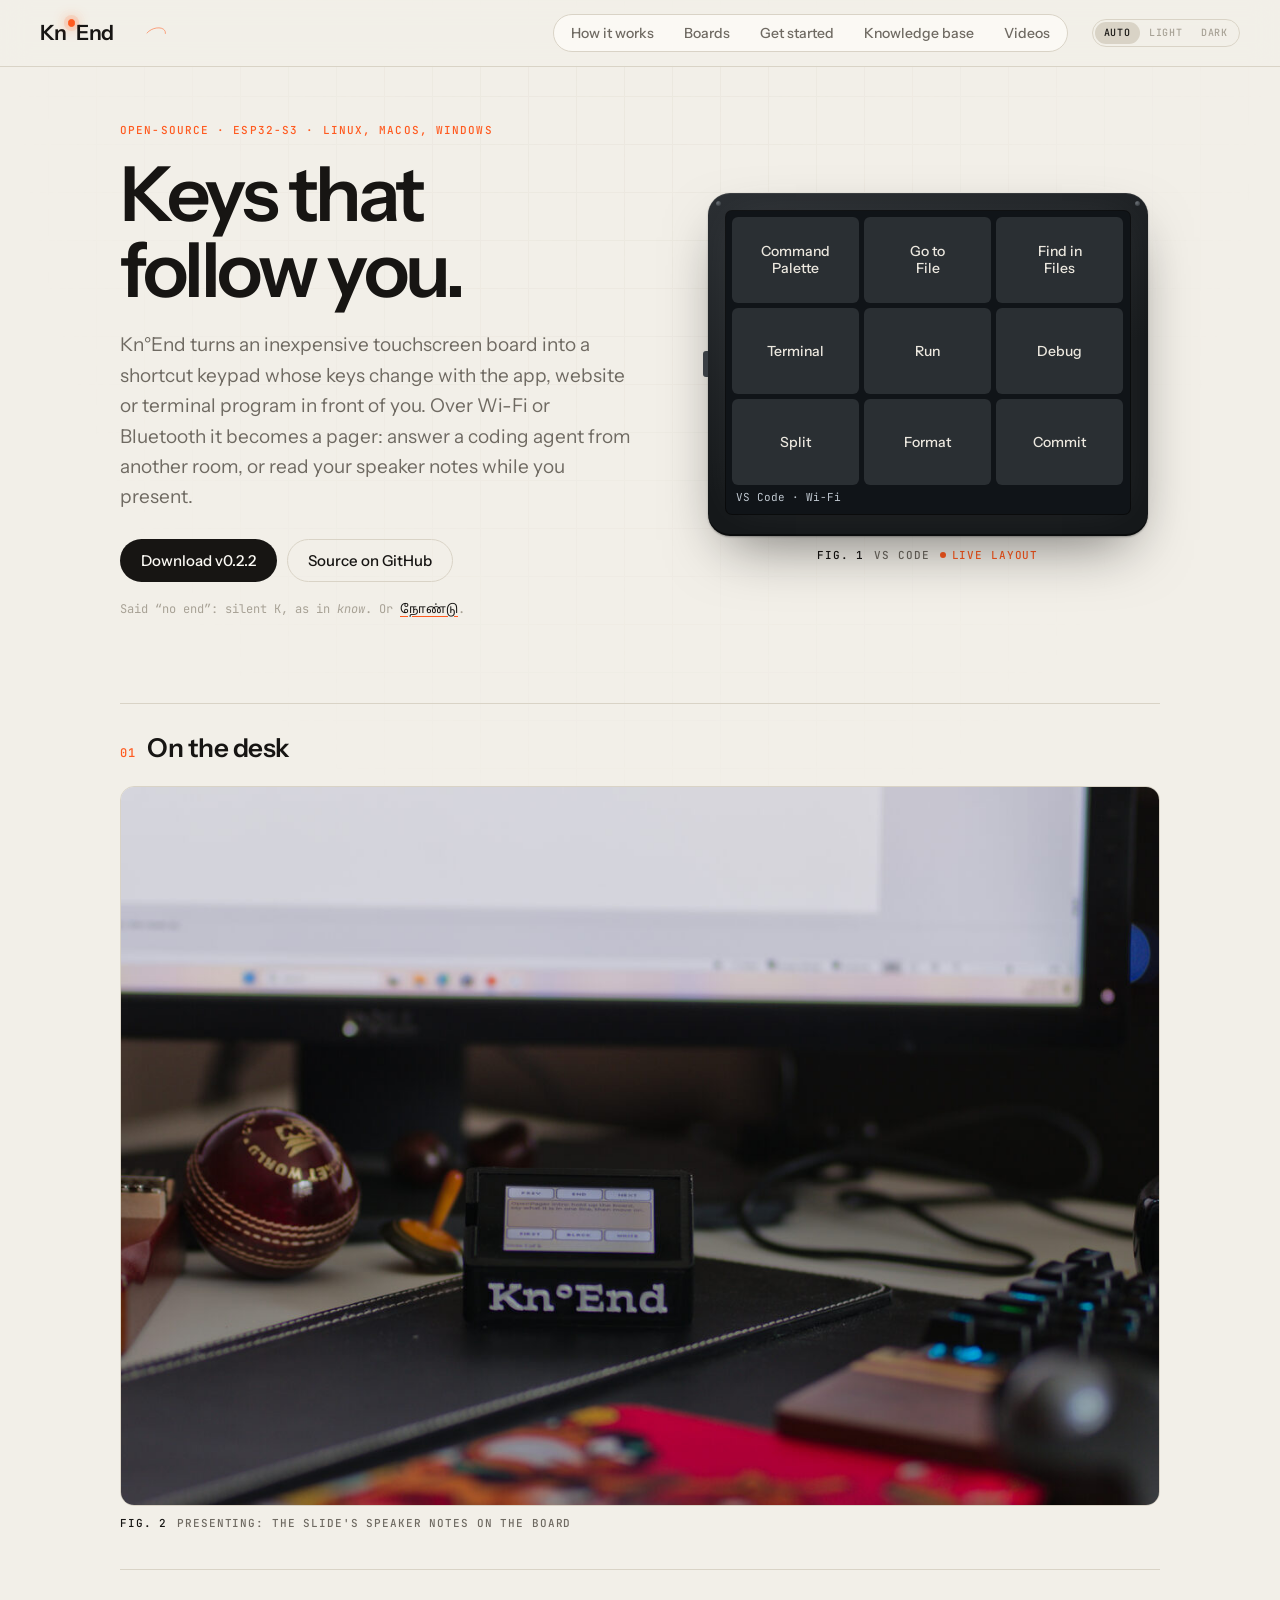
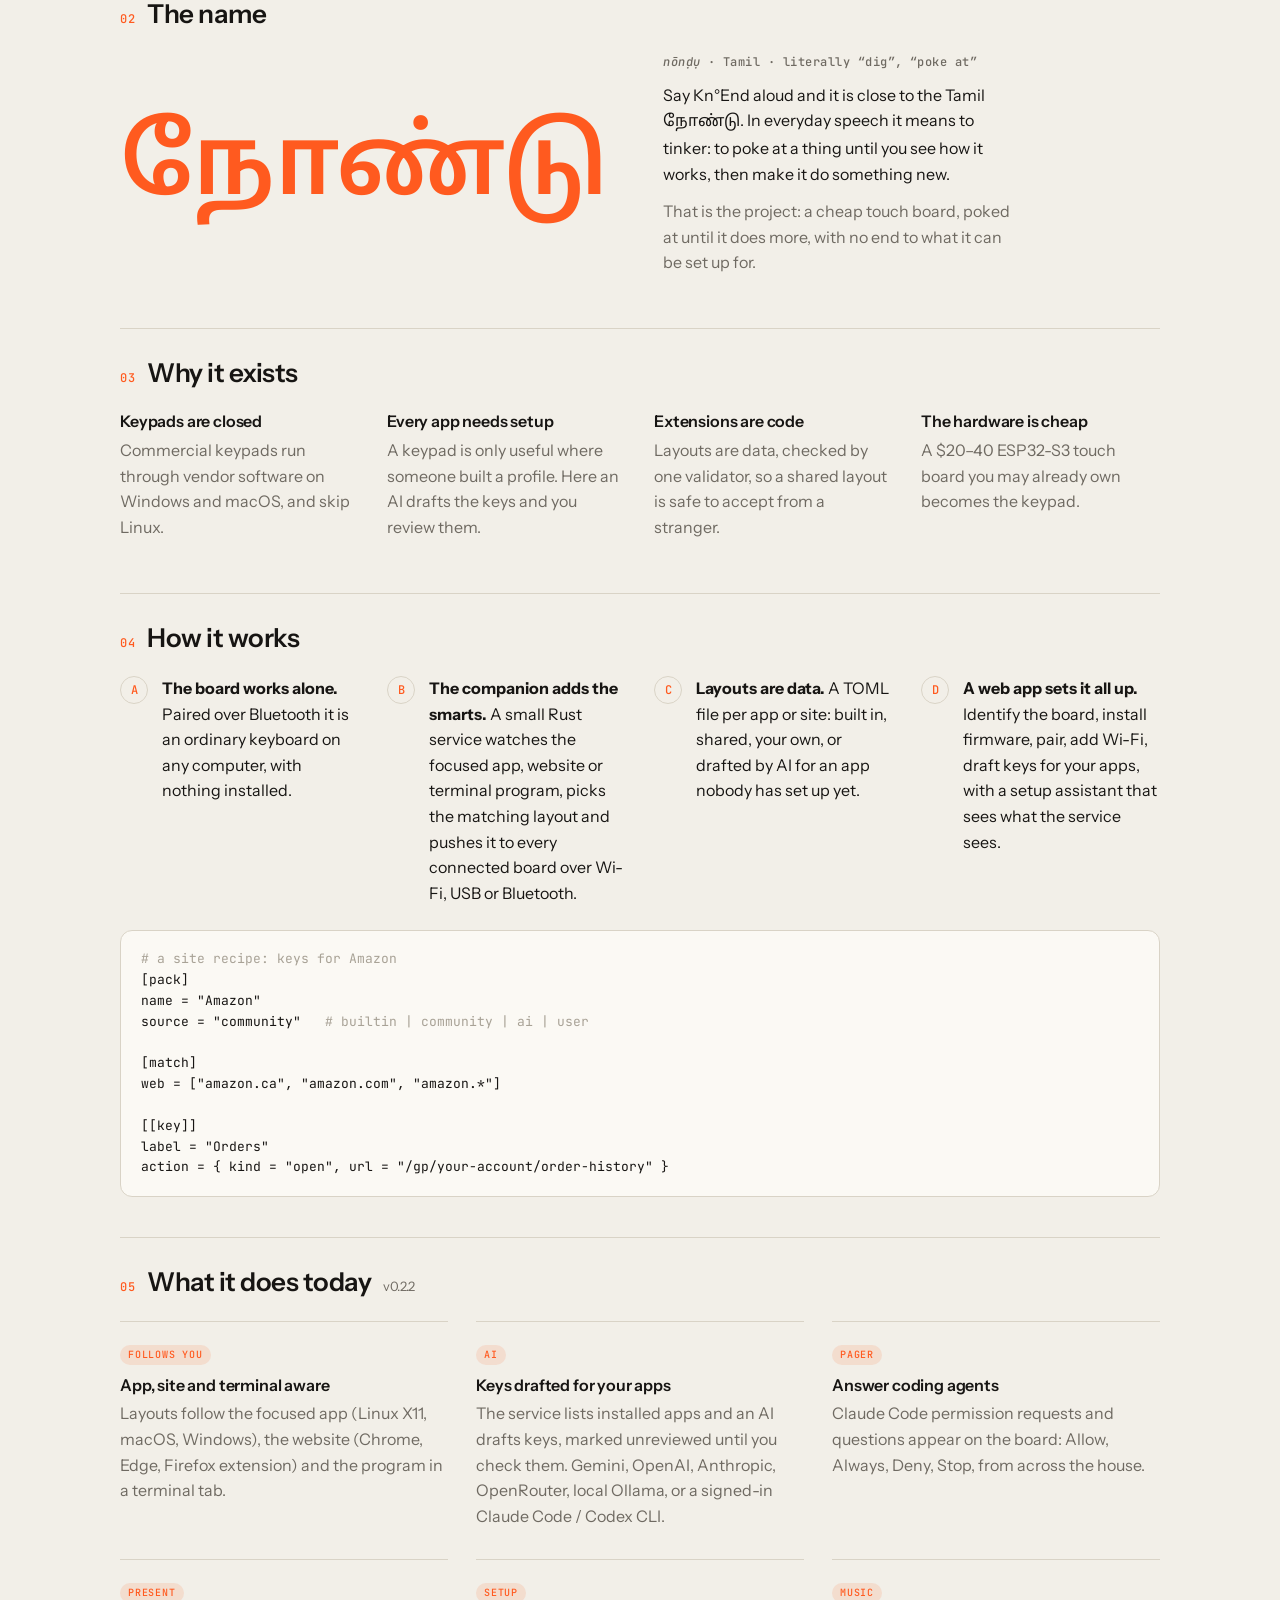
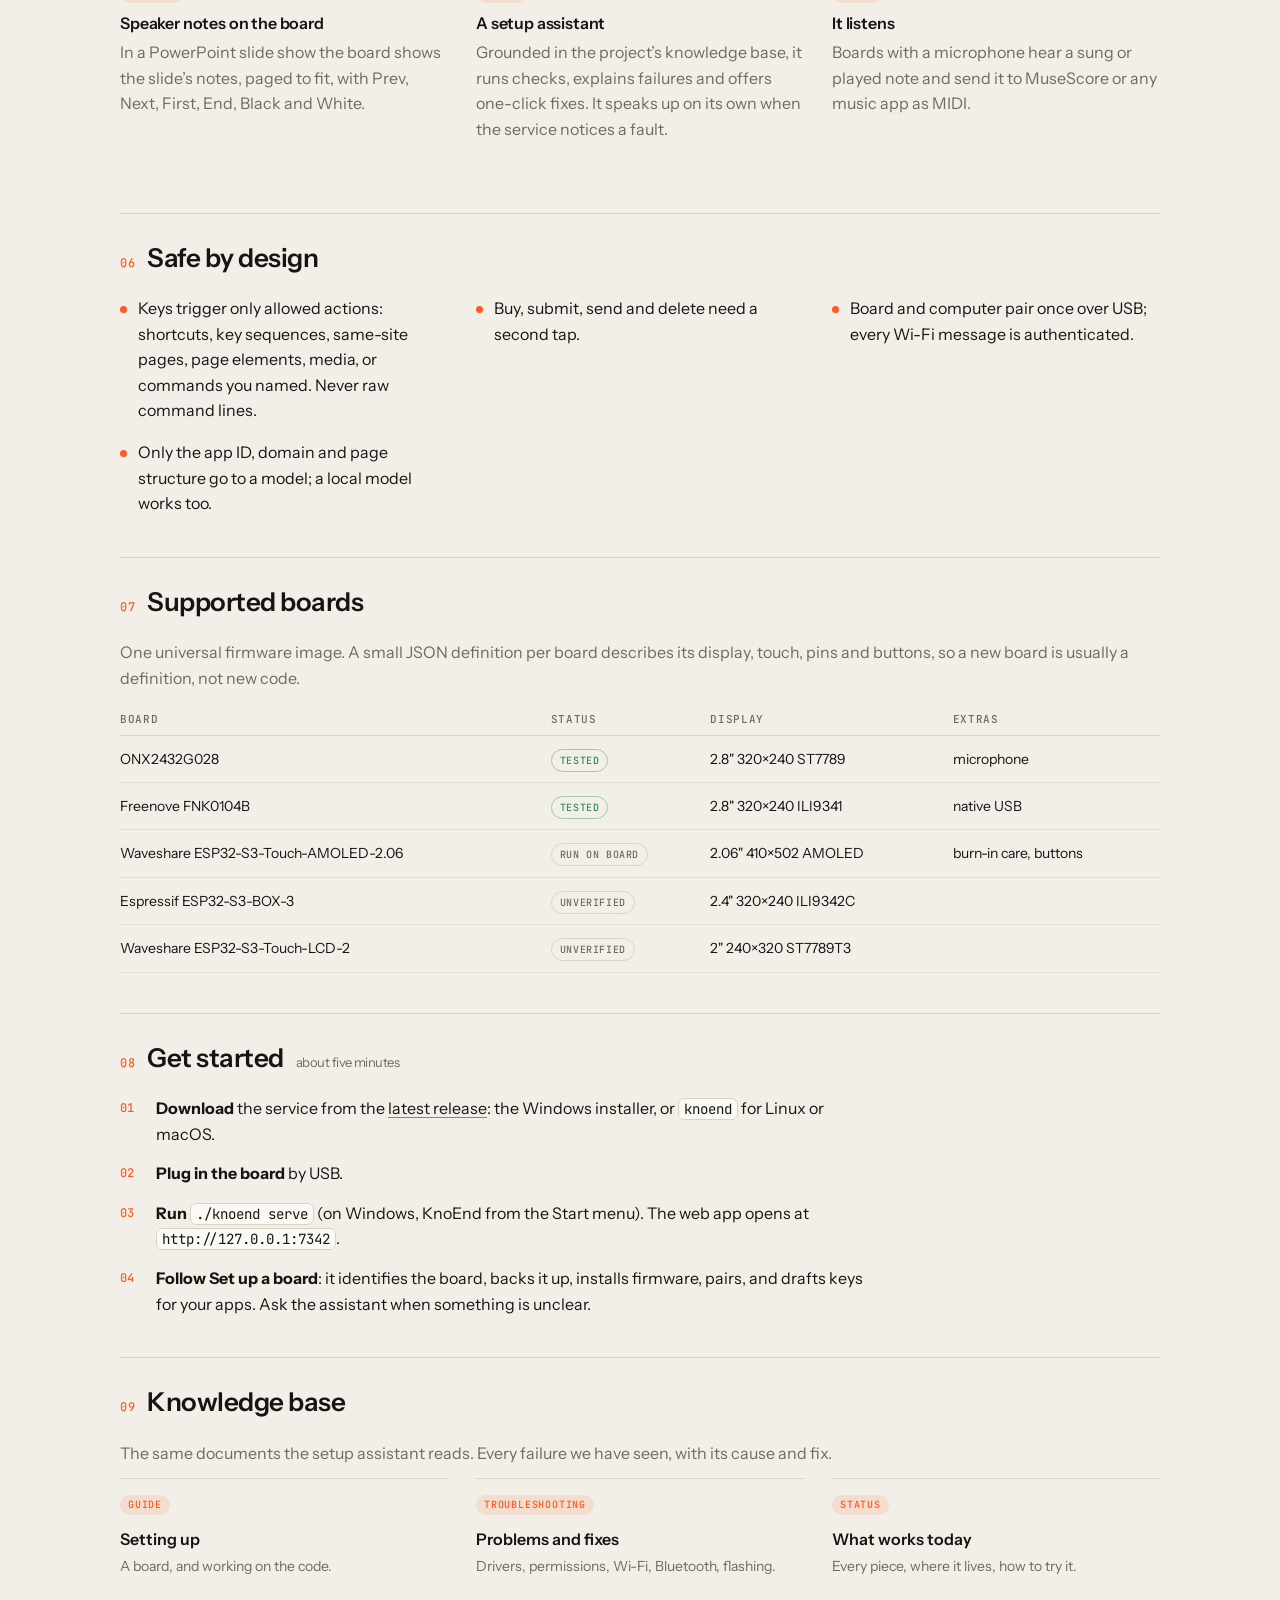
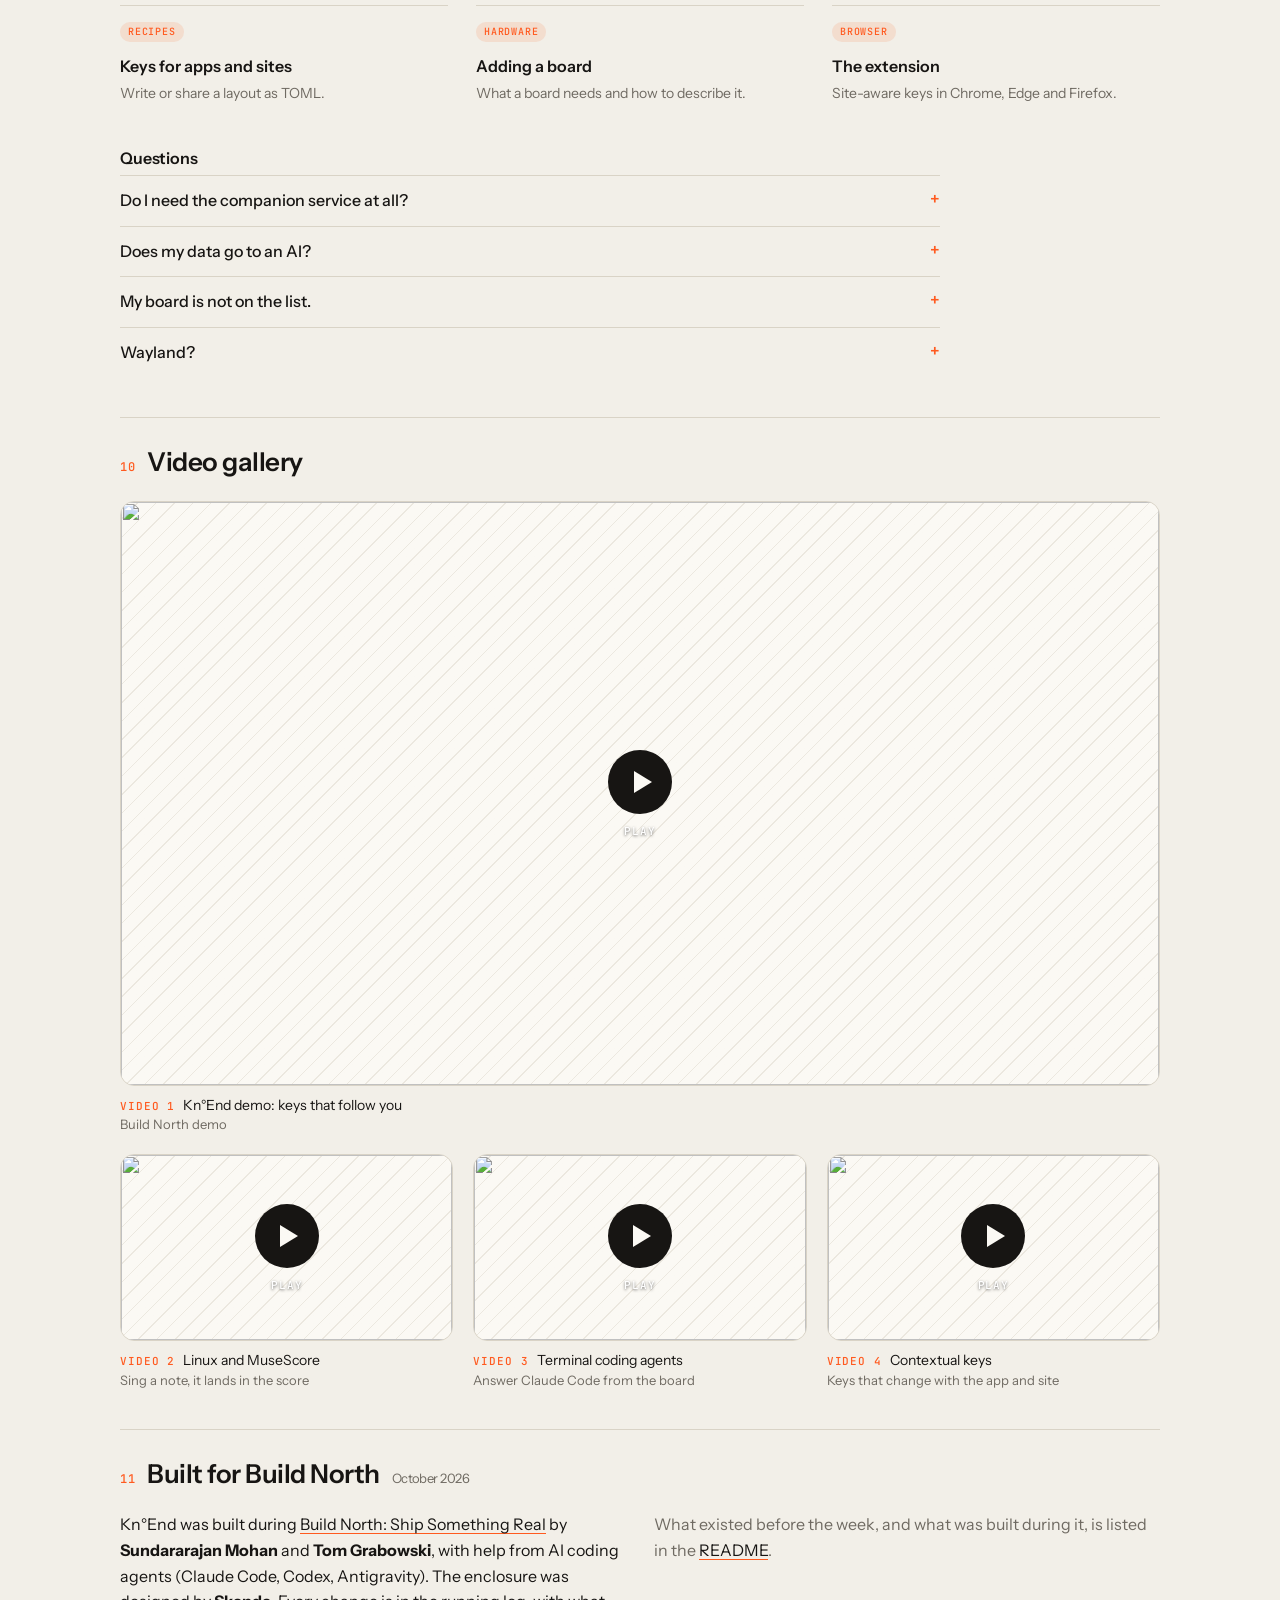
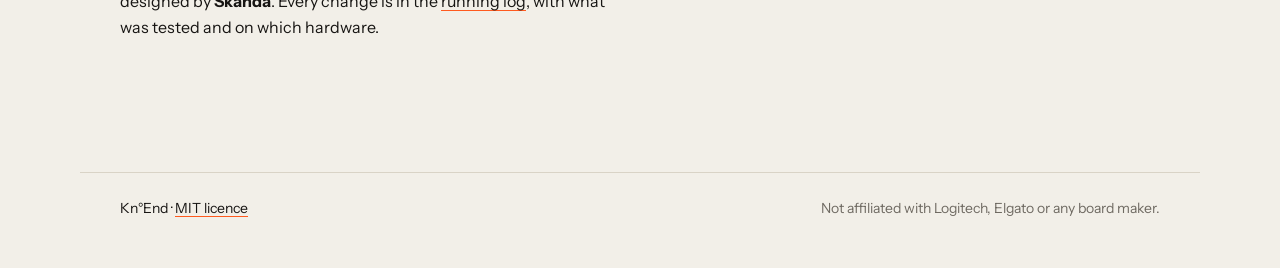
==== commit c71fb48c: "Merge main (Tom's redraft entry kept before ours in the log); drop "Formerly OpenPager" from the pag" ====
--- a/site/index.html
+++ b/site/index.html
@@ -51,7 +51,7 @@
           <a class="button primary" href="https://github.com/jalabulajunx/knoend/releases/latest">Download v0.2.2</a>
           <a class="button secondary" href="https://github.com/jalabulajunx/knoend">Source on GitHub</a>
         </div>
-        <p class="said">Said “no end”: silent K, as in <em>know</em>. Or <a href="#name"><span lang="ta">நோண்டு</span></a>. Formerly OpenPager.</p>
+        <p class="said">Said “no end”: silent K, as in <em>know</em>. Or <a href="#name"><span lang="ta">நோண்டு</span></a>.</p>
       </div>
       <figure class="device-figure">
         <div class="device">
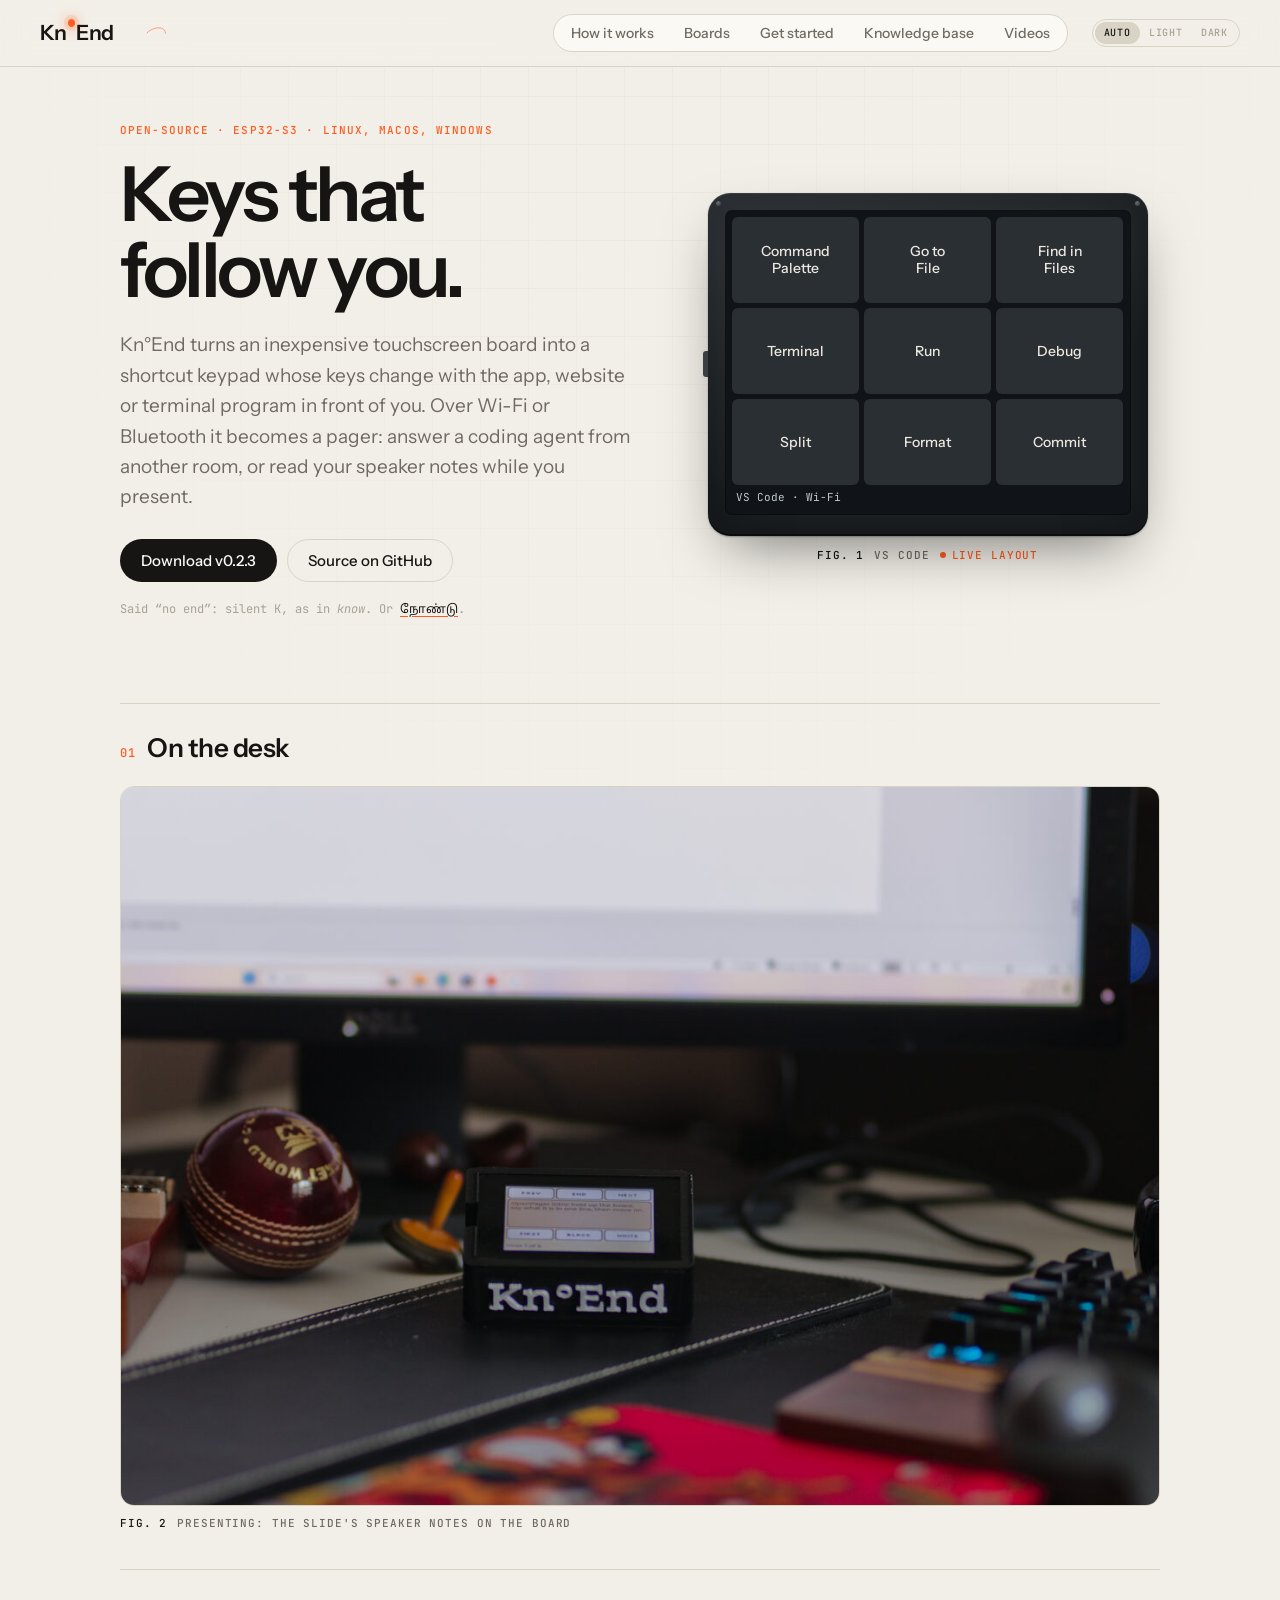
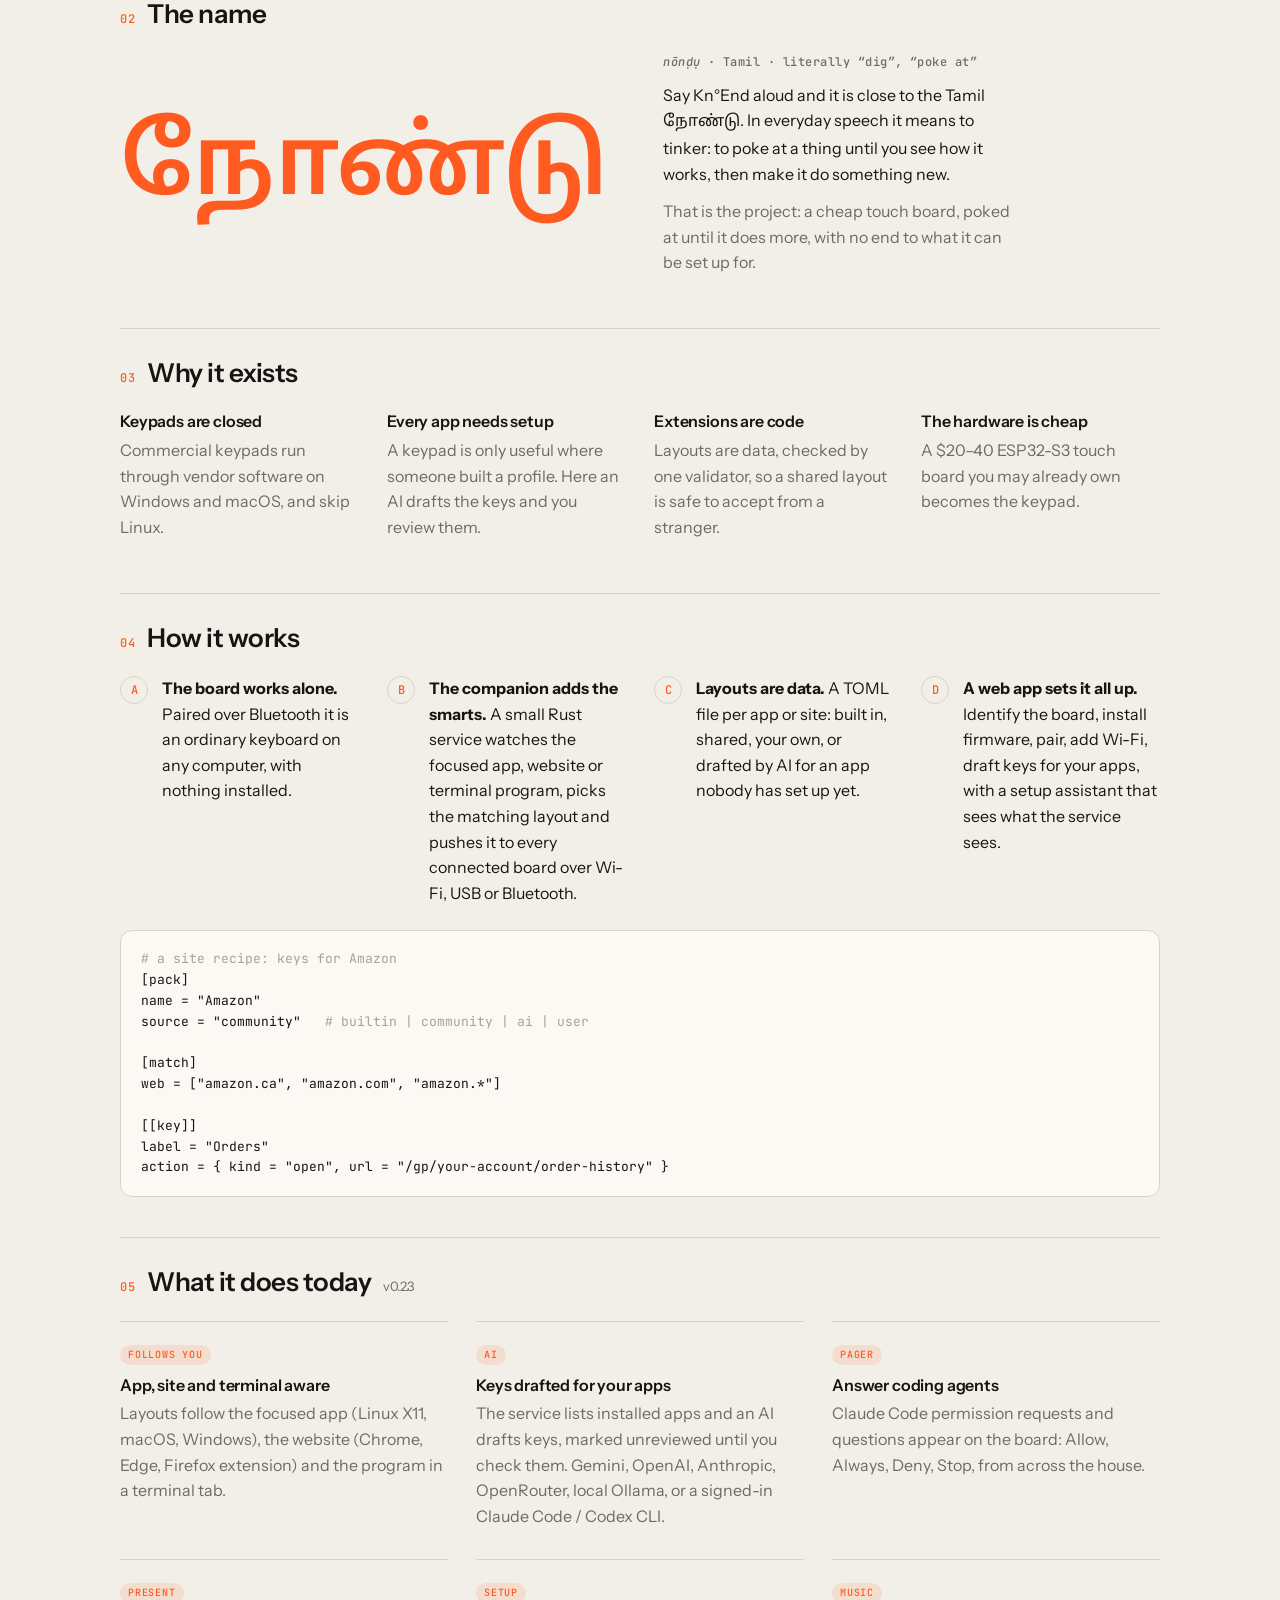
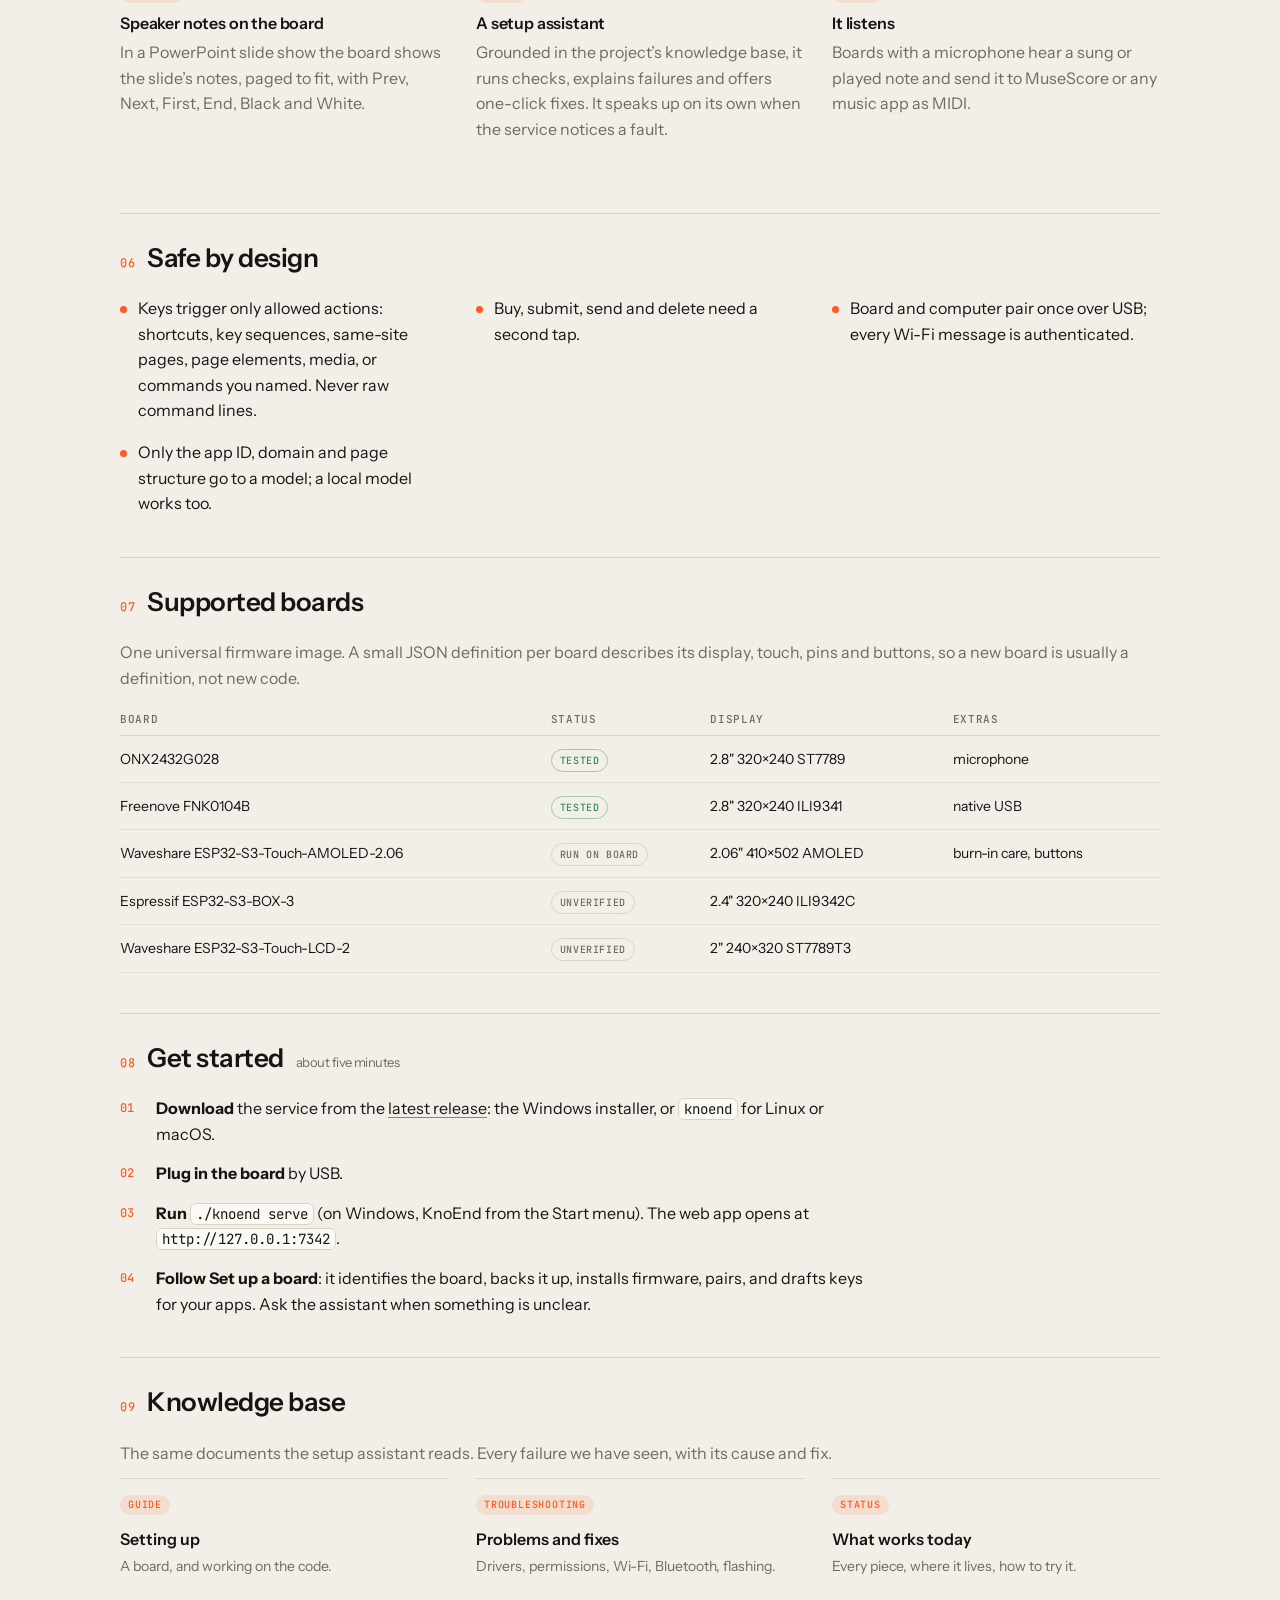
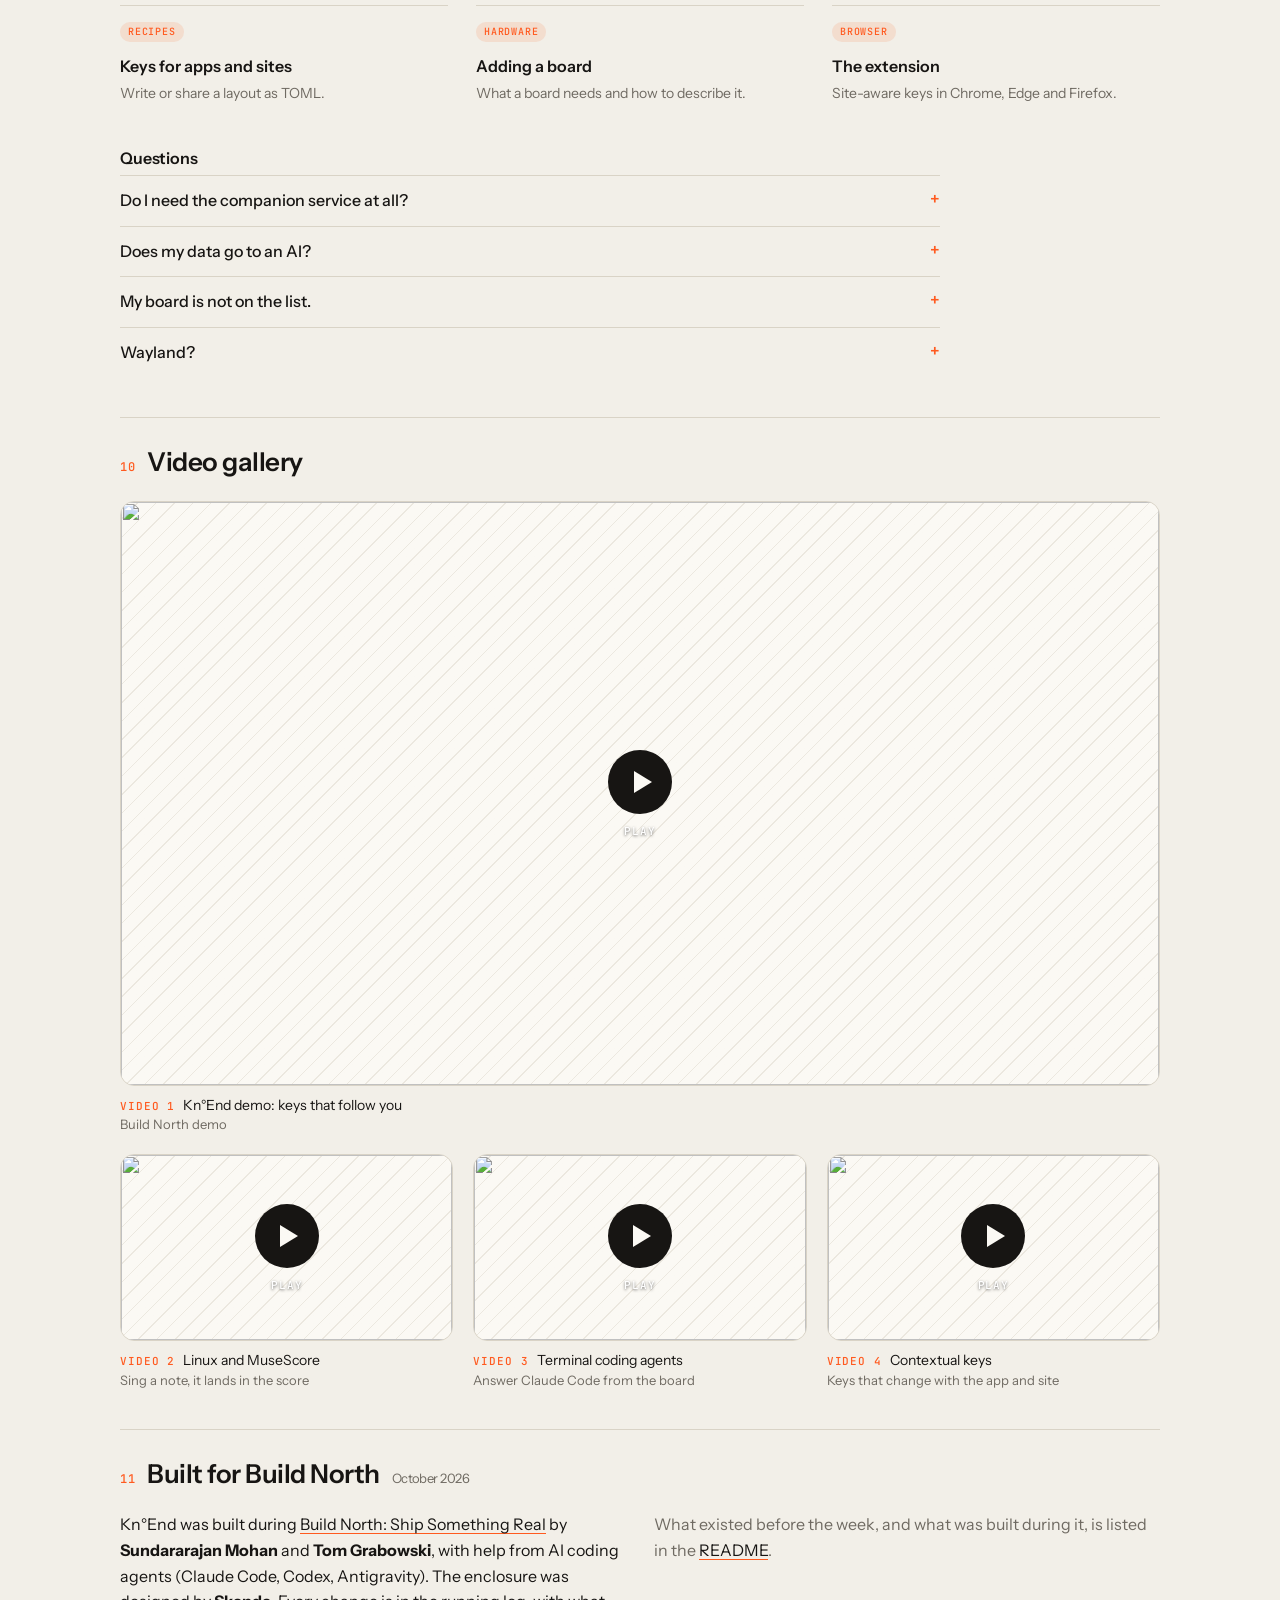
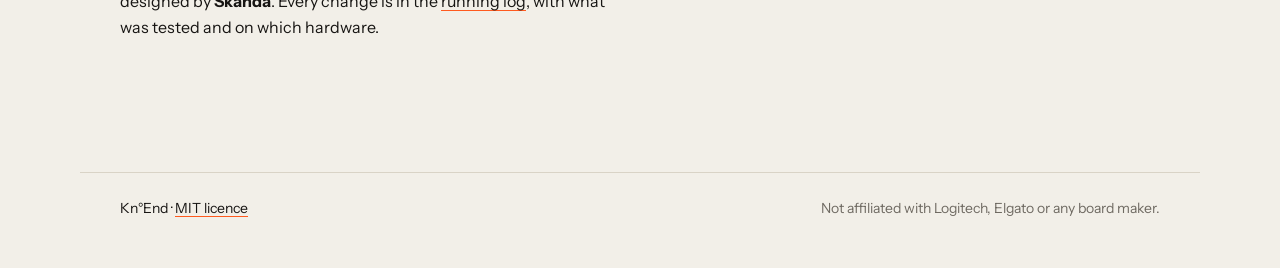
==== commit b86739ea: "Release v0.2.3: assistant redrafts keys on request, font menus, macOS app lists Co-Authored-By: Clau" ====
--- a/site/index.html
+++ b/site/index.html
@@ -48,7 +48,7 @@
           becomes a pager: answer a coding agent from another room, or read your speaker notes while
           you present.</p>
         <div class="actions">
-          <a class="button primary" href="https://github.com/jalabulajunx/knoend/releases/latest">Download v0.2.2</a>
+          <a class="button primary" href="https://github.com/jalabulajunx/knoend/releases/latest">Download v0.2.3</a>
           <a class="button secondary" href="https://github.com/jalabulajunx/knoend">Source on GitHub</a>
         </div>
         <p class="said">Said “no end”: silent K, as in <em>know</em>. Or <a href="#name"><span lang="ta">நோண்டு</span></a>.</p>
@@ -126,7 +126,7 @@
 
     <!-- Features -->
     <section class="card" id="features">
-      <h2>What it does today <span class="muted small">v0.2.2</span></h2>
+      <h2>What it does today <span class="muted small">v0.2.3</span></h2>
       <div class="grid3">
         <article class="feat"><p class="tag">Follows you</p><h3>App, site and terminal aware</h3><p class="muted">Layouts follow the focused app (Linux X11, macOS, Windows), the website (Chrome, Edge, Firefox extension) and the program in a terminal tab.</p></article>
         <article class="feat"><p class="tag">AI</p><h3>Keys drafted for your apps</h3><p class="muted">The service lists installed apps and an AI drafts keys, marked unreviewed until you check them. Gemini, OpenAI, Anthropic, OpenRouter, local Ollama, or a signed-in Claude Code / Codex CLI.</p></article>
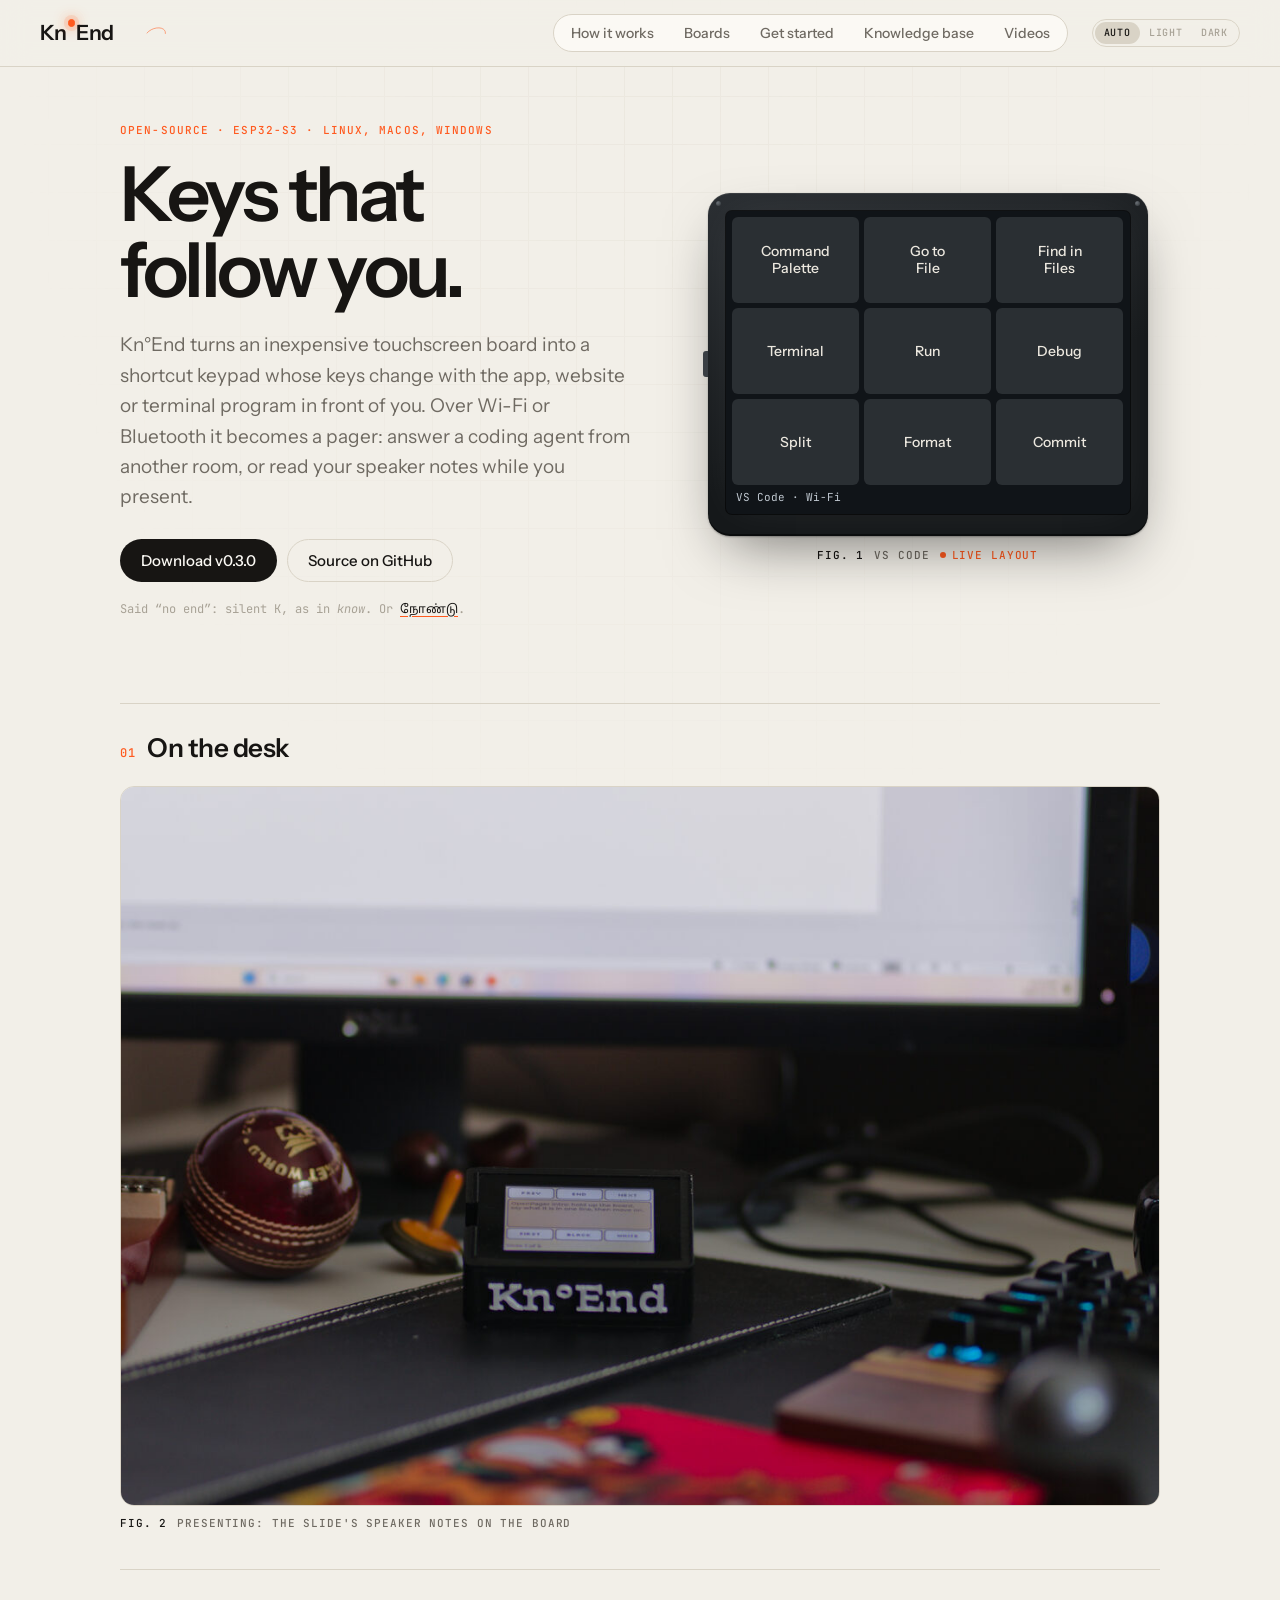
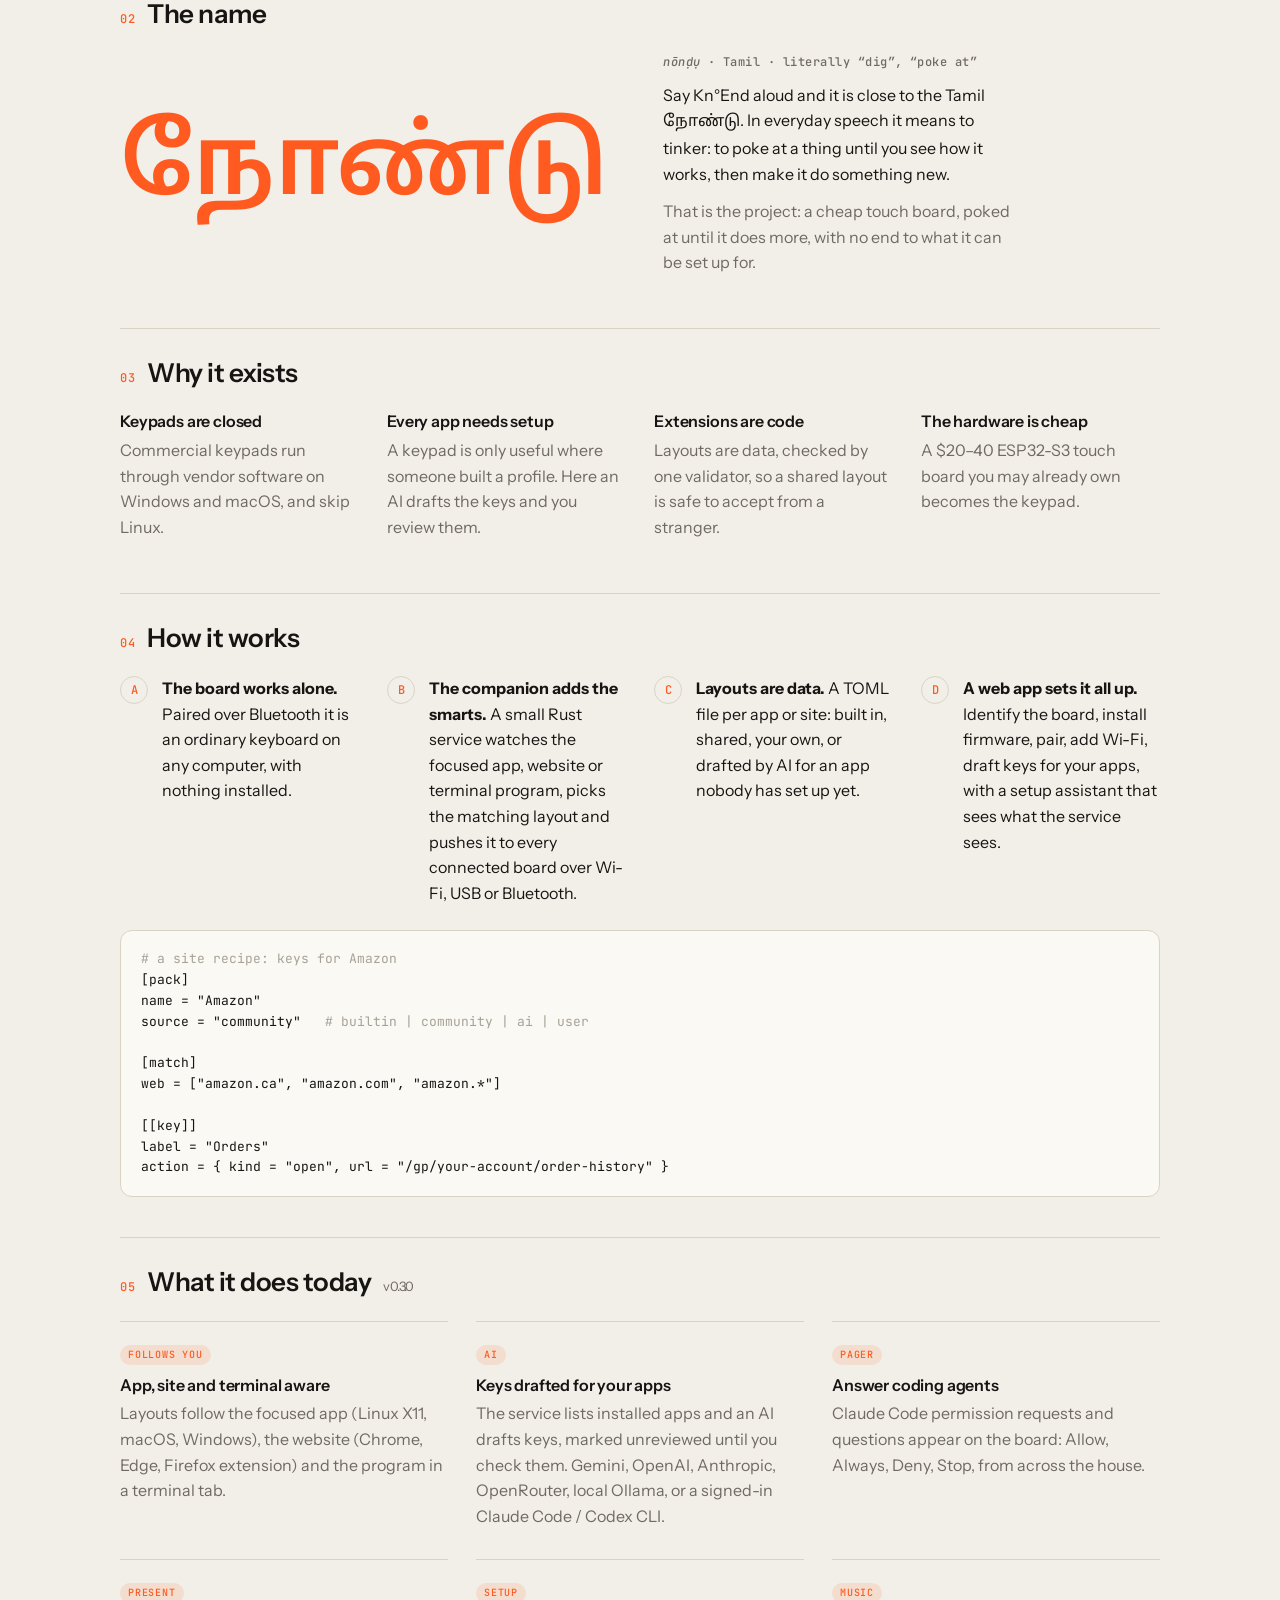
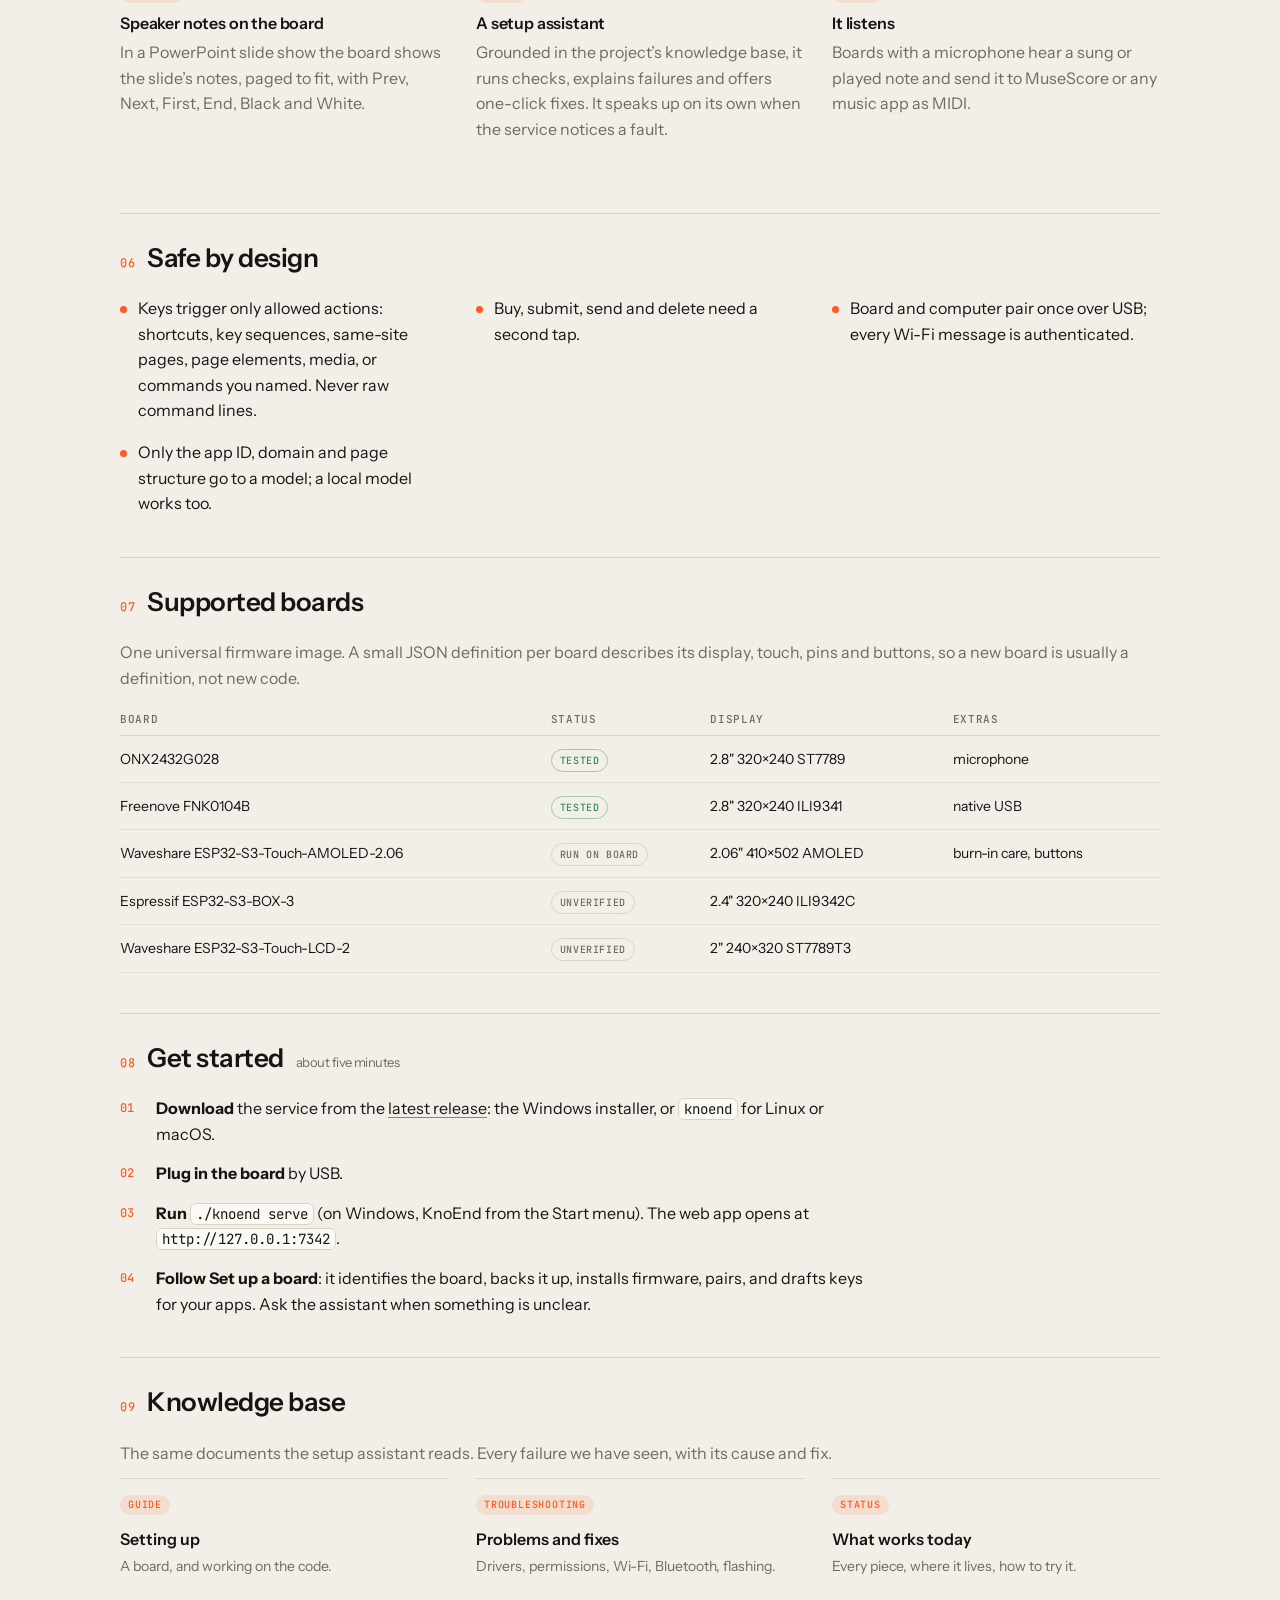
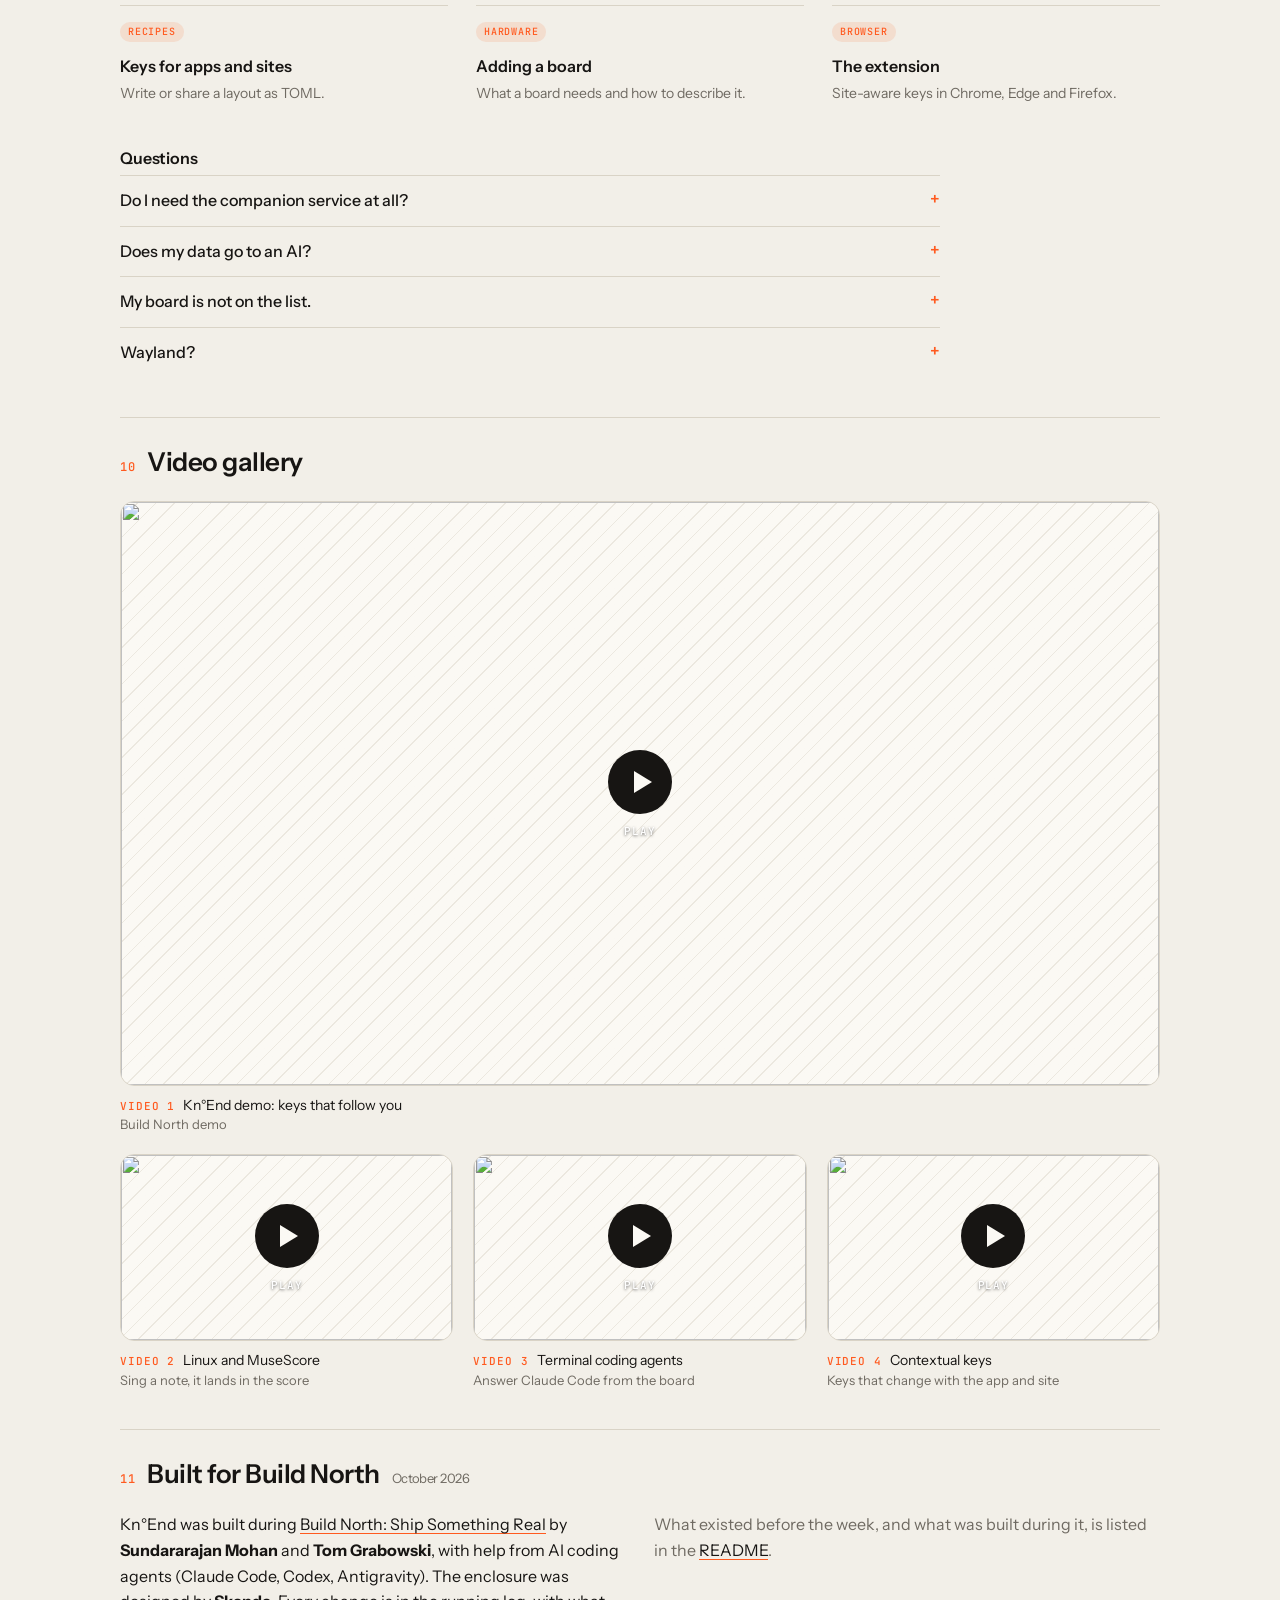
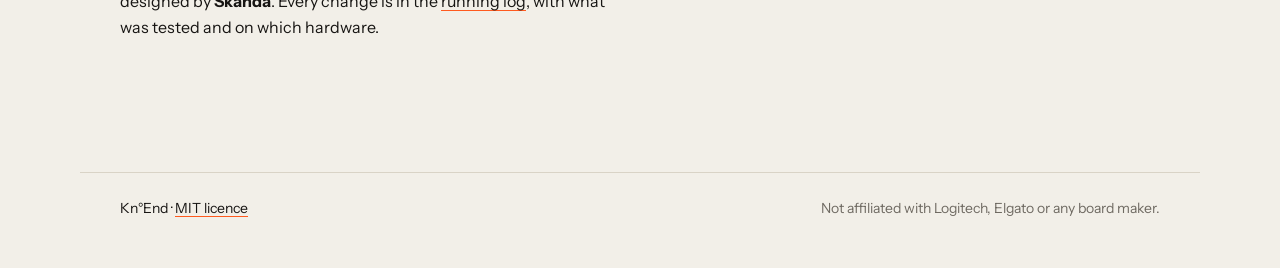
==== commit cc71f90a: "Release v0.3.0: Windows pager, PowerPoint touchpad, Codex interruptions Co-Authored-By: Claude Opus " ====
--- a/site/index.html
+++ b/site/index.html
@@ -48,7 +48,7 @@
           becomes a pager: answer a coding agent from another room, or read your speaker notes while
           you present.</p>
         <div class="actions">
-          <a class="button primary" href="https://github.com/jalabulajunx/knoend/releases/latest">Download v0.2.3</a>
+          <a class="button primary" href="https://github.com/jalabulajunx/knoend/releases/latest">Download v0.3.0</a>
           <a class="button secondary" href="https://github.com/jalabulajunx/knoend">Source on GitHub</a>
         </div>
         <p class="said">Said “no end”: silent K, as in <em>know</em>. Or <a href="#name"><span lang="ta">நோண்டு</span></a>.</p>
@@ -126,7 +126,7 @@
 
     <!-- Features -->
     <section class="card" id="features">
-      <h2>What it does today <span class="muted small">v0.2.3</span></h2>
+      <h2>What it does today <span class="muted small">v0.3.0</span></h2>
       <div class="grid3">
         <article class="feat"><p class="tag">Follows you</p><h3>App, site and terminal aware</h3><p class="muted">Layouts follow the focused app (Linux X11, macOS, Windows), the website (Chrome, Edge, Firefox extension) and the program in a terminal tab.</p></article>
         <article class="feat"><p class="tag">AI</p><h3>Keys drafted for your apps</h3><p class="muted">The service lists installed apps and an AI drafts keys, marked unreviewed until you check them. Gemini, OpenAI, Anthropic, OpenRouter, local Ollama, or a signed-in Claude Code / Codex CLI.</p></article>
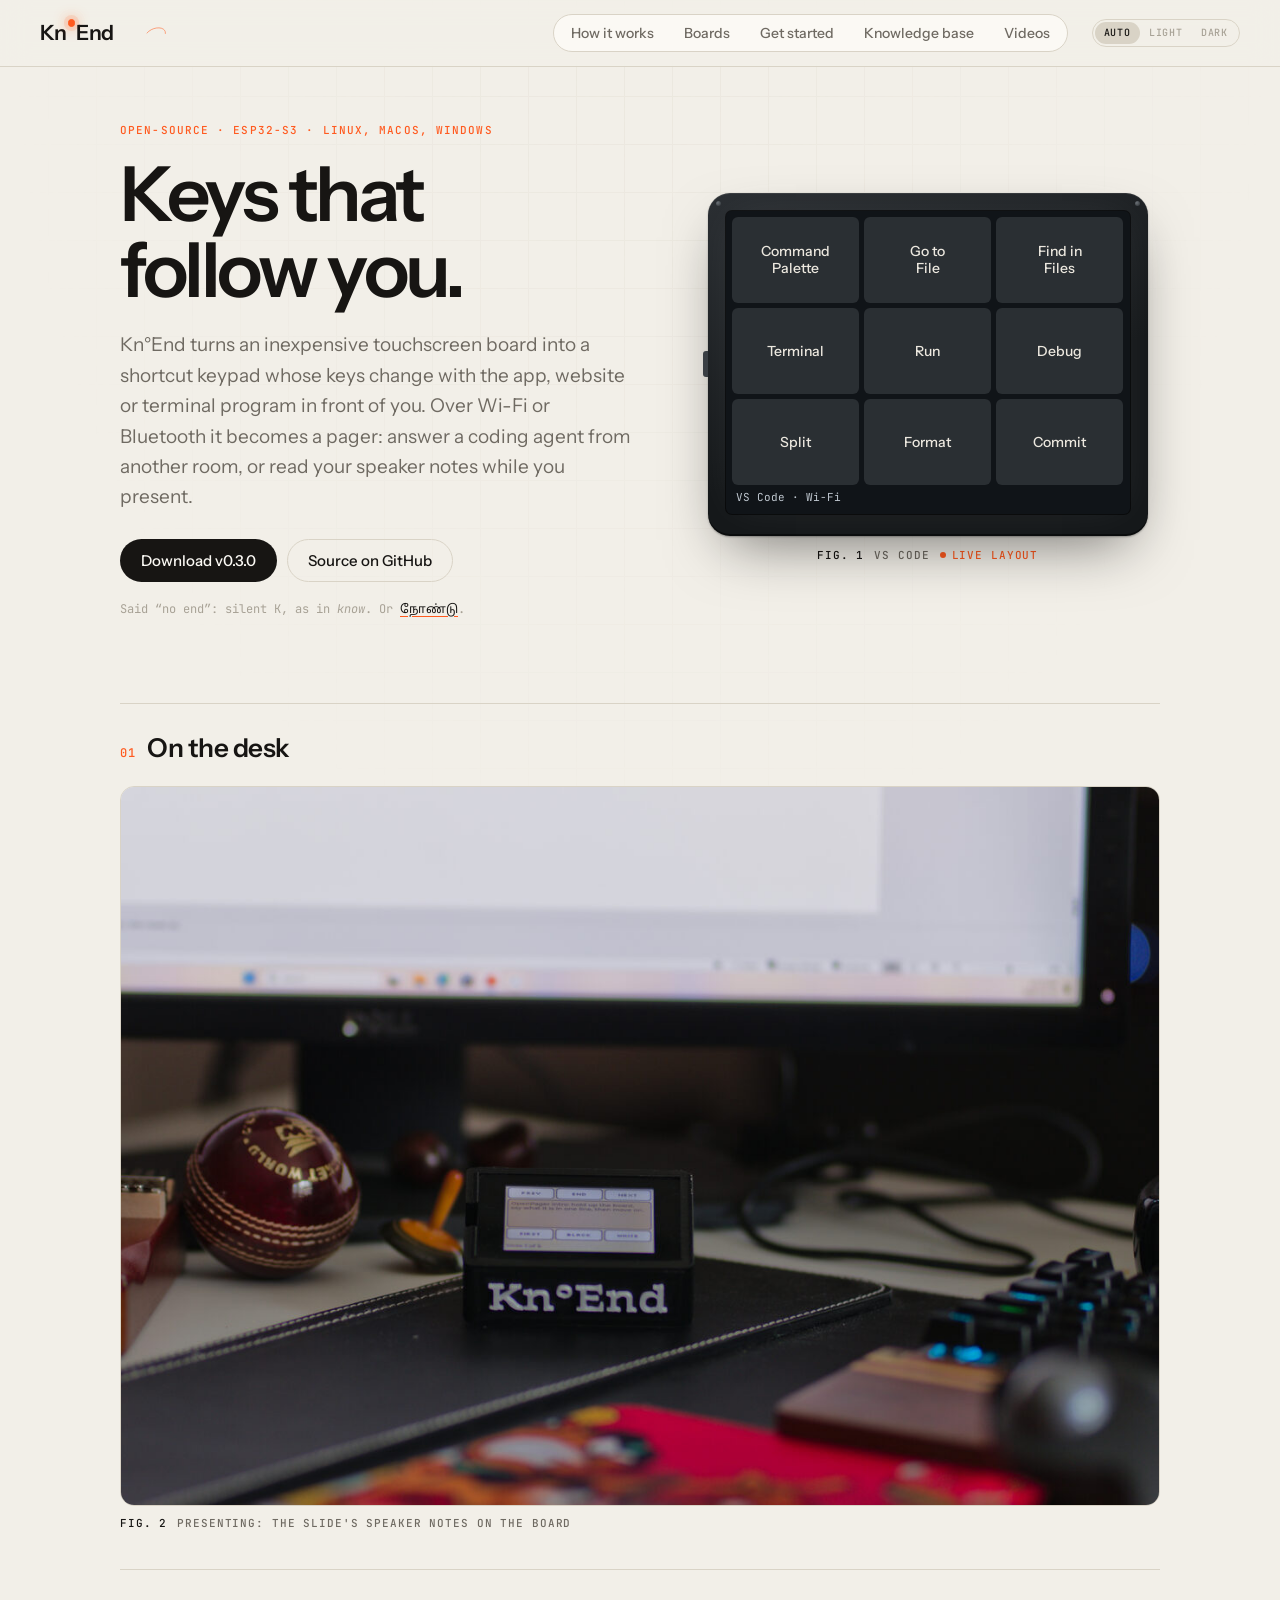
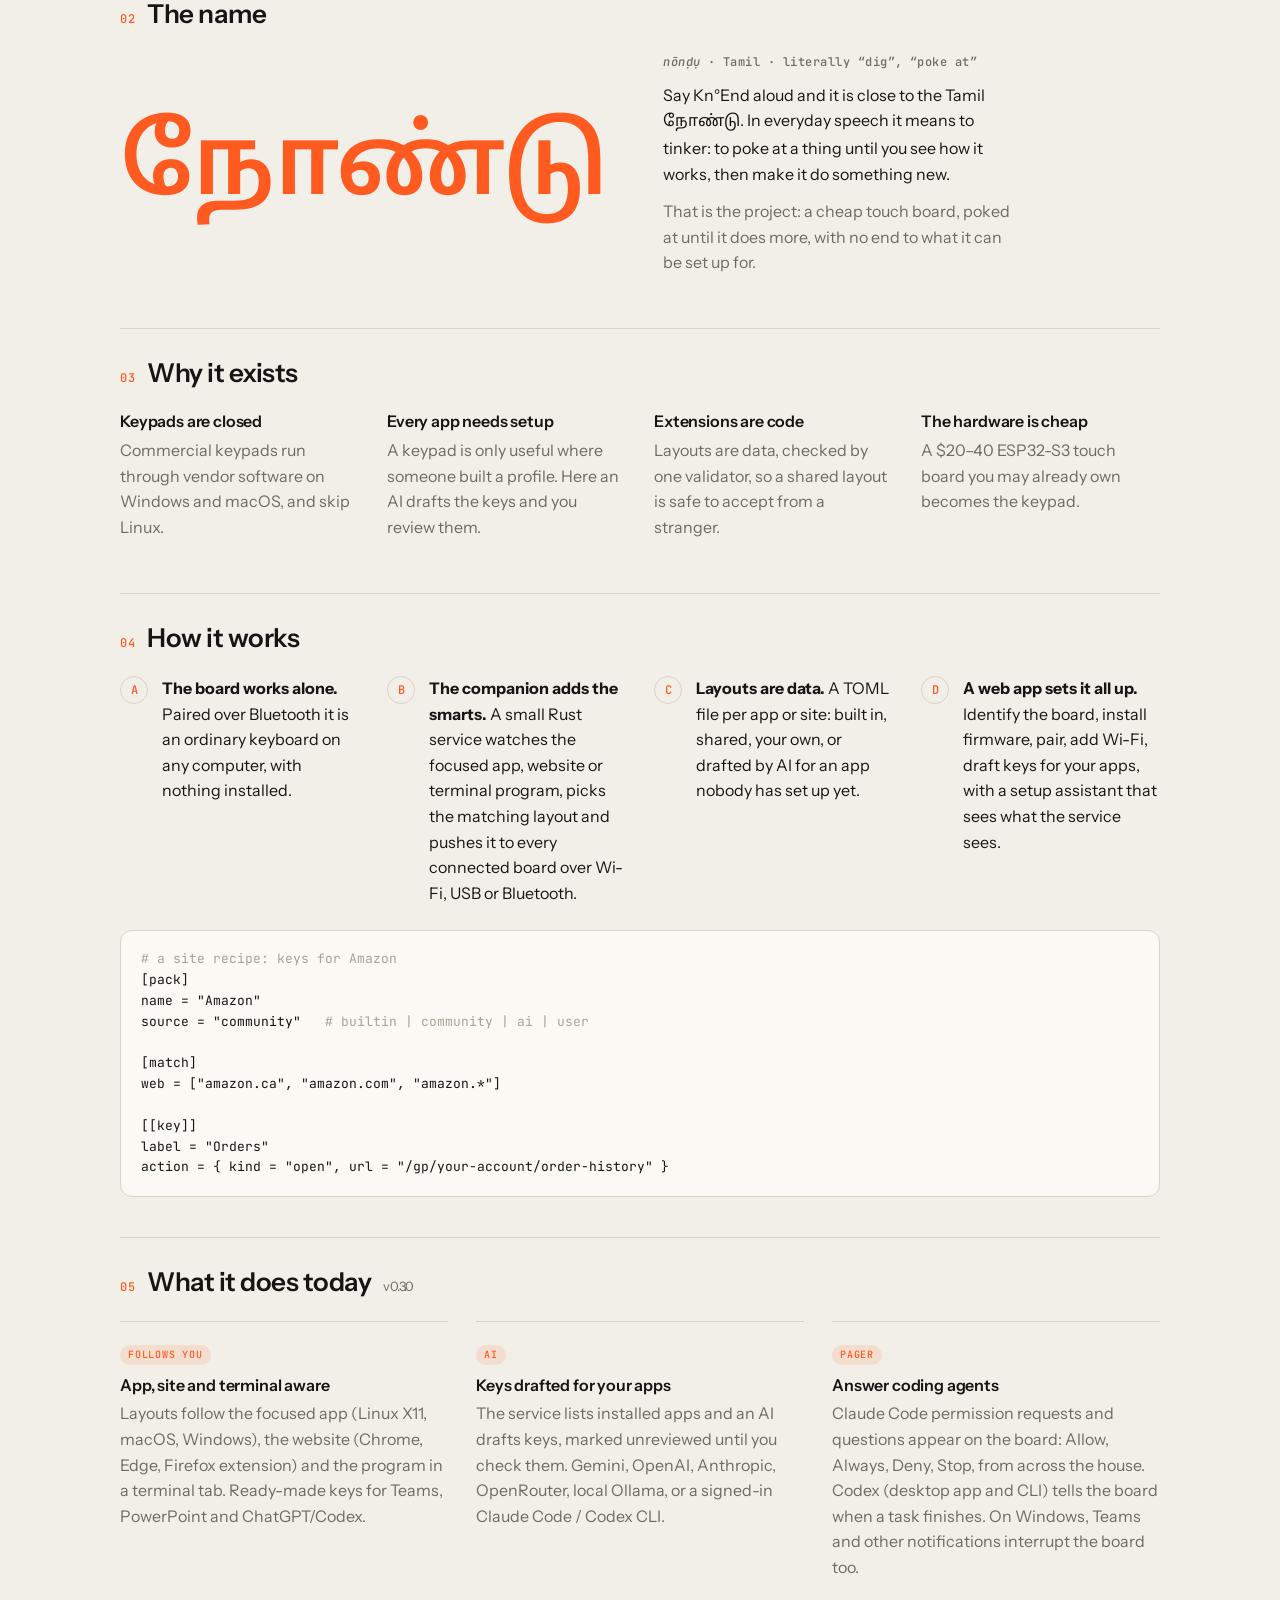
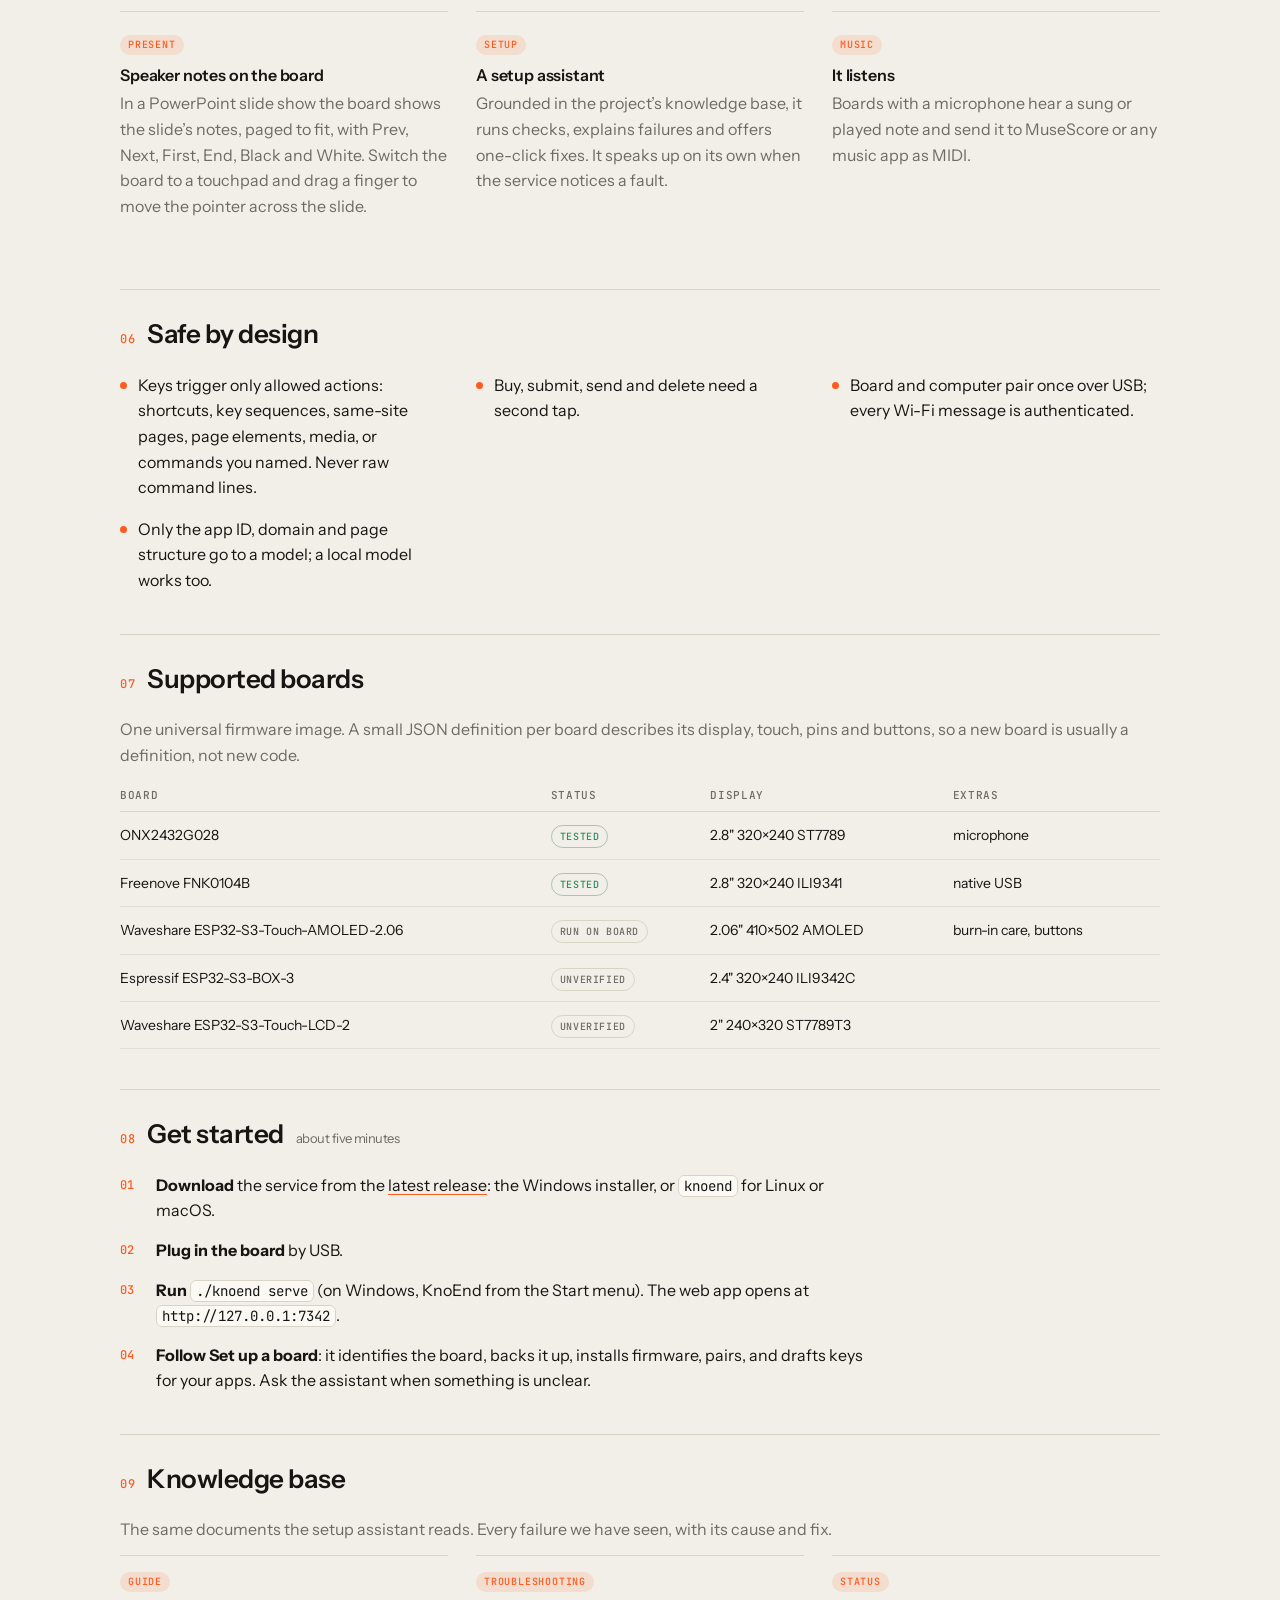
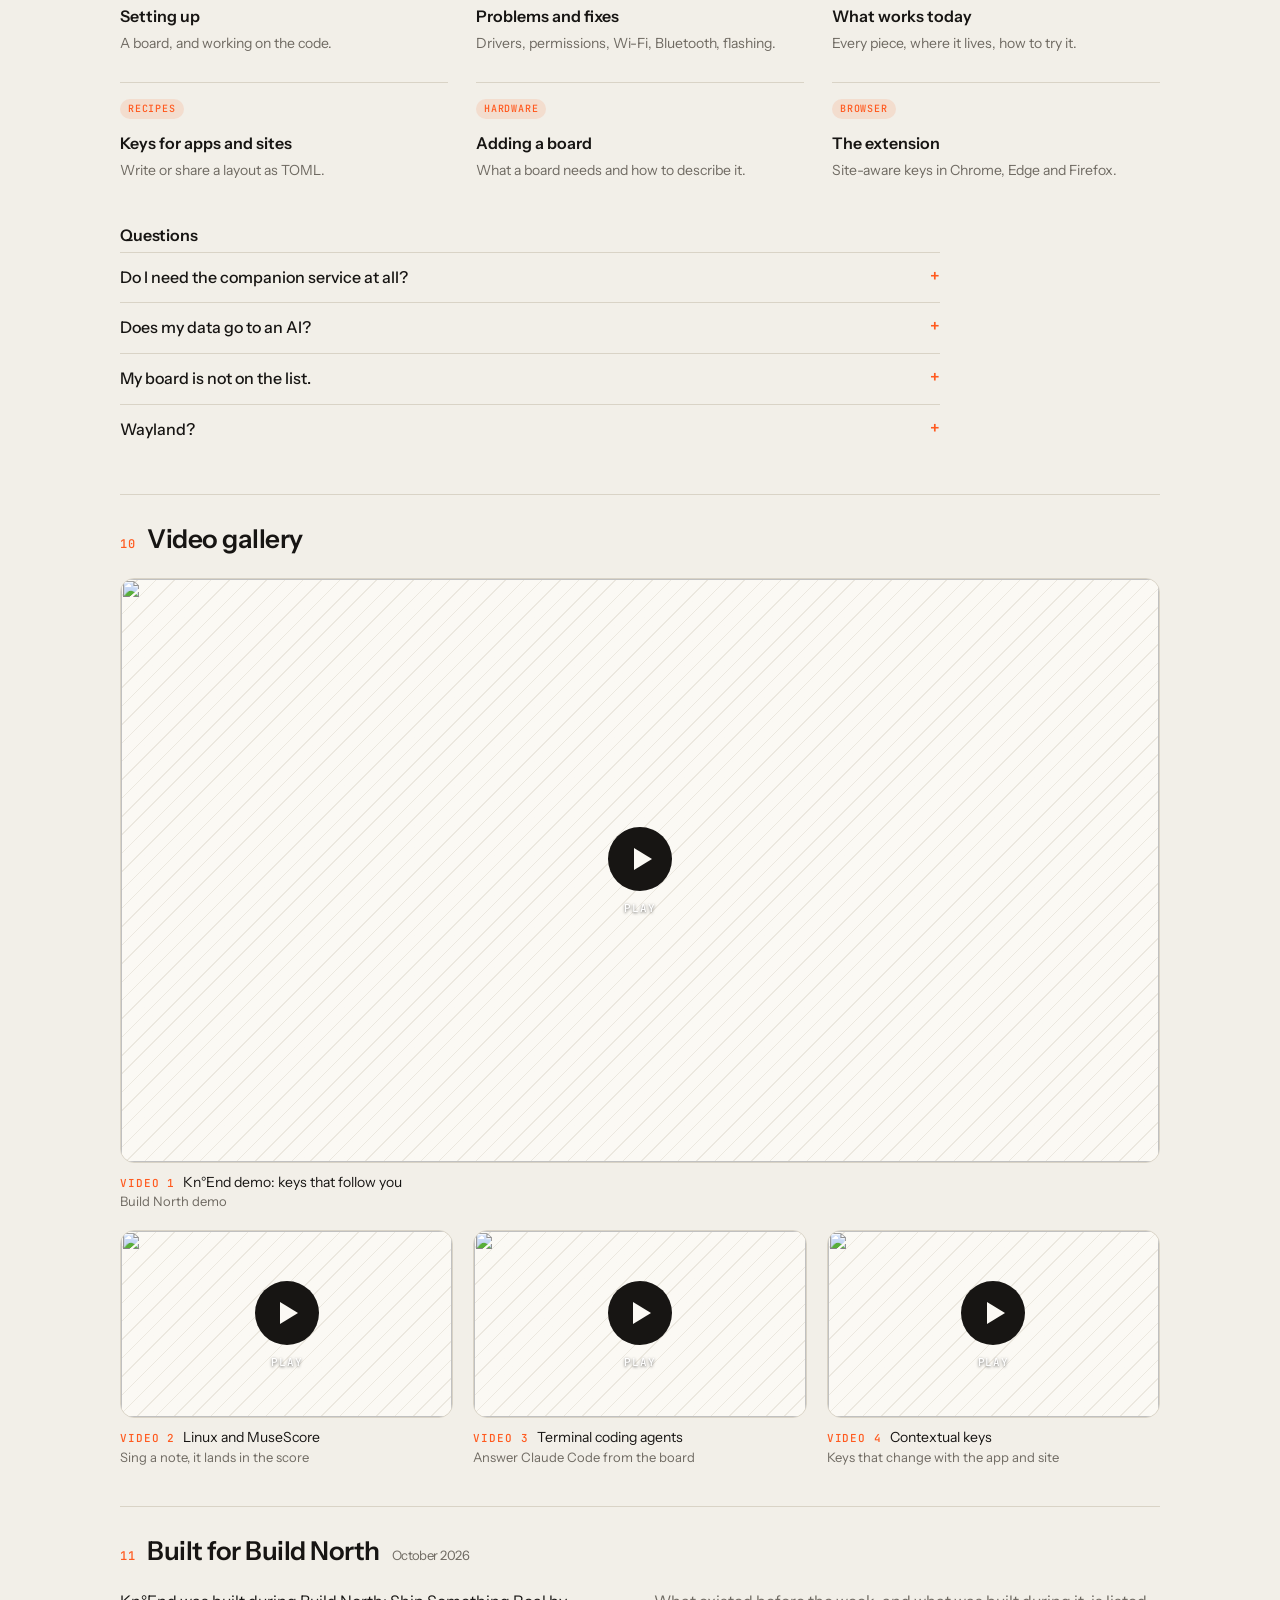
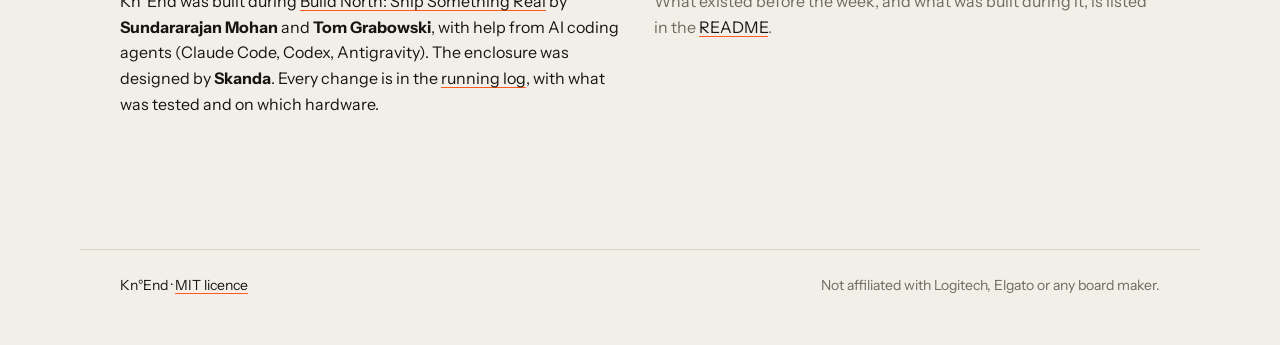
==== commit 8c8122d5: "Project page: v0.3.0 features (Codex alerts, Windows notifications, touchpad, Teams keys) Co-Authore" ====
--- a/site/index.html
+++ b/site/index.html
@@ -128,10 +128,10 @@
     <section class="card" id="features">
       <h2>What it does today <span class="muted small">v0.3.0</span></h2>
       <div class="grid3">
-        <article class="feat"><p class="tag">Follows you</p><h3>App, site and terminal aware</h3><p class="muted">Layouts follow the focused app (Linux X11, macOS, Windows), the website (Chrome, Edge, Firefox extension) and the program in a terminal tab.</p></article>
+        <article class="feat"><p class="tag">Follows you</p><h3>App, site and terminal aware</h3><p class="muted">Layouts follow the focused app (Linux X11, macOS, Windows), the website (Chrome, Edge, Firefox extension) and the program in a terminal tab. Ready-made keys for Teams, PowerPoint and ChatGPT/Codex.</p></article>
         <article class="feat"><p class="tag">AI</p><h3>Keys drafted for your apps</h3><p class="muted">The service lists installed apps and an AI drafts keys, marked unreviewed until you check them. Gemini, OpenAI, Anthropic, OpenRouter, local Ollama, or a signed-in Claude Code / Codex CLI.</p></article>
-        <article class="feat"><p class="tag">Pager</p><h3>Answer coding agents</h3><p class="muted">Claude Code permission requests and questions appear on the board: Allow, Always, Deny, Stop, from across the house.</p></article>
-        <article class="feat"><p class="tag">Present</p><h3>Speaker notes on the board</h3><p class="muted">In a PowerPoint slide show the board shows the slide’s notes, paged to fit, with Prev, Next, First, End, Black and White.</p></article>
+        <article class="feat"><p class="tag">Pager</p><h3>Answer coding agents</h3><p class="muted">Claude Code permission requests and questions appear on the board: Allow, Always, Deny, Stop, from across the house. Codex (desktop app and CLI) tells the board when a task finishes. On Windows, Teams and other notifications interrupt the board too.</p></article>
+        <article class="feat"><p class="tag">Present</p><h3>Speaker notes on the board</h3><p class="muted">In a PowerPoint slide show the board shows the slide’s notes, paged to fit, with Prev, Next, First, End, Black and White. Switch the board to a touchpad and drag a finger to move the pointer across the slide.</p></article>
         <article class="feat"><p class="tag">Setup</p><h3>A setup assistant</h3><p class="muted">Grounded in the project’s knowledge base, it runs checks, explains failures and offers one-click fixes. It speaks up on its own when the service notices a fault.</p></article>
         <article class="feat"><p class="tag">Music</p><h3>It listens</h3><p class="muted">Boards with a microphone hear a sung or played note and send it to MuseScore or any music app as MIDI.</p></article>
       </div>
